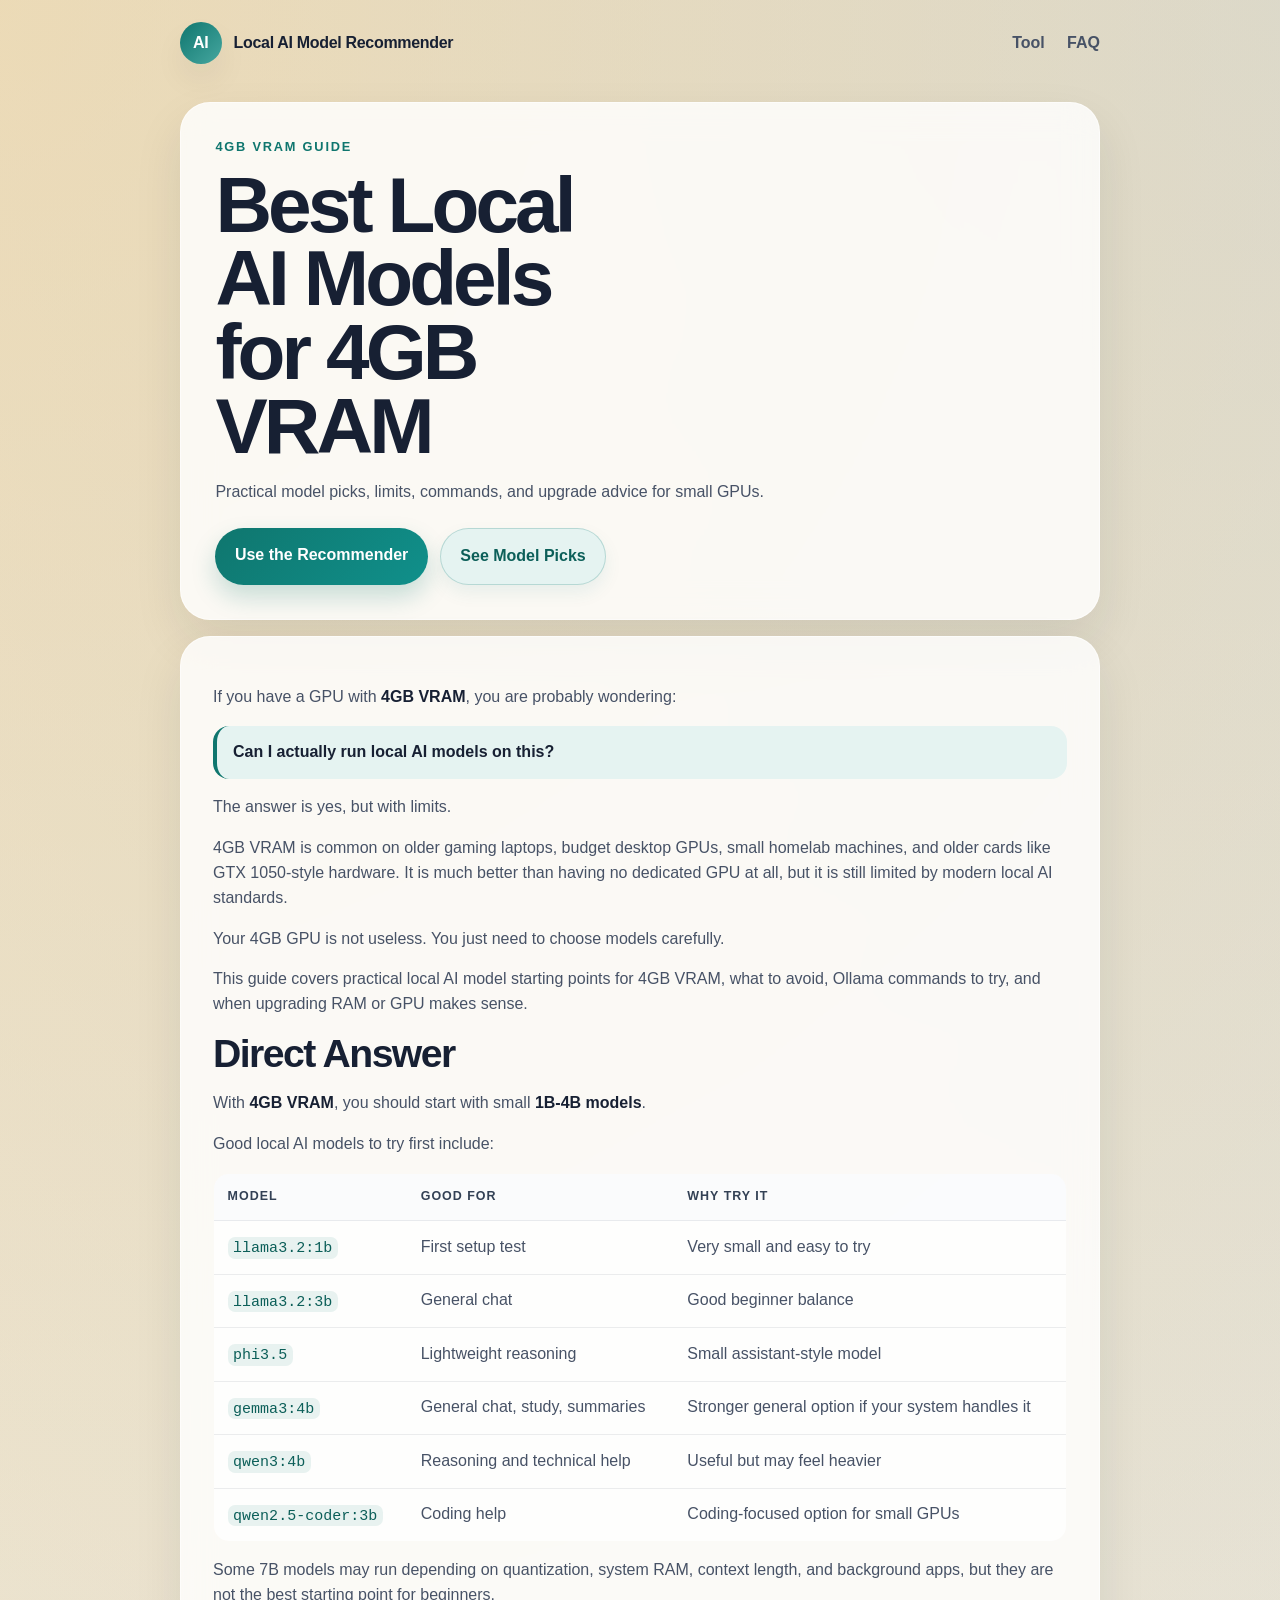
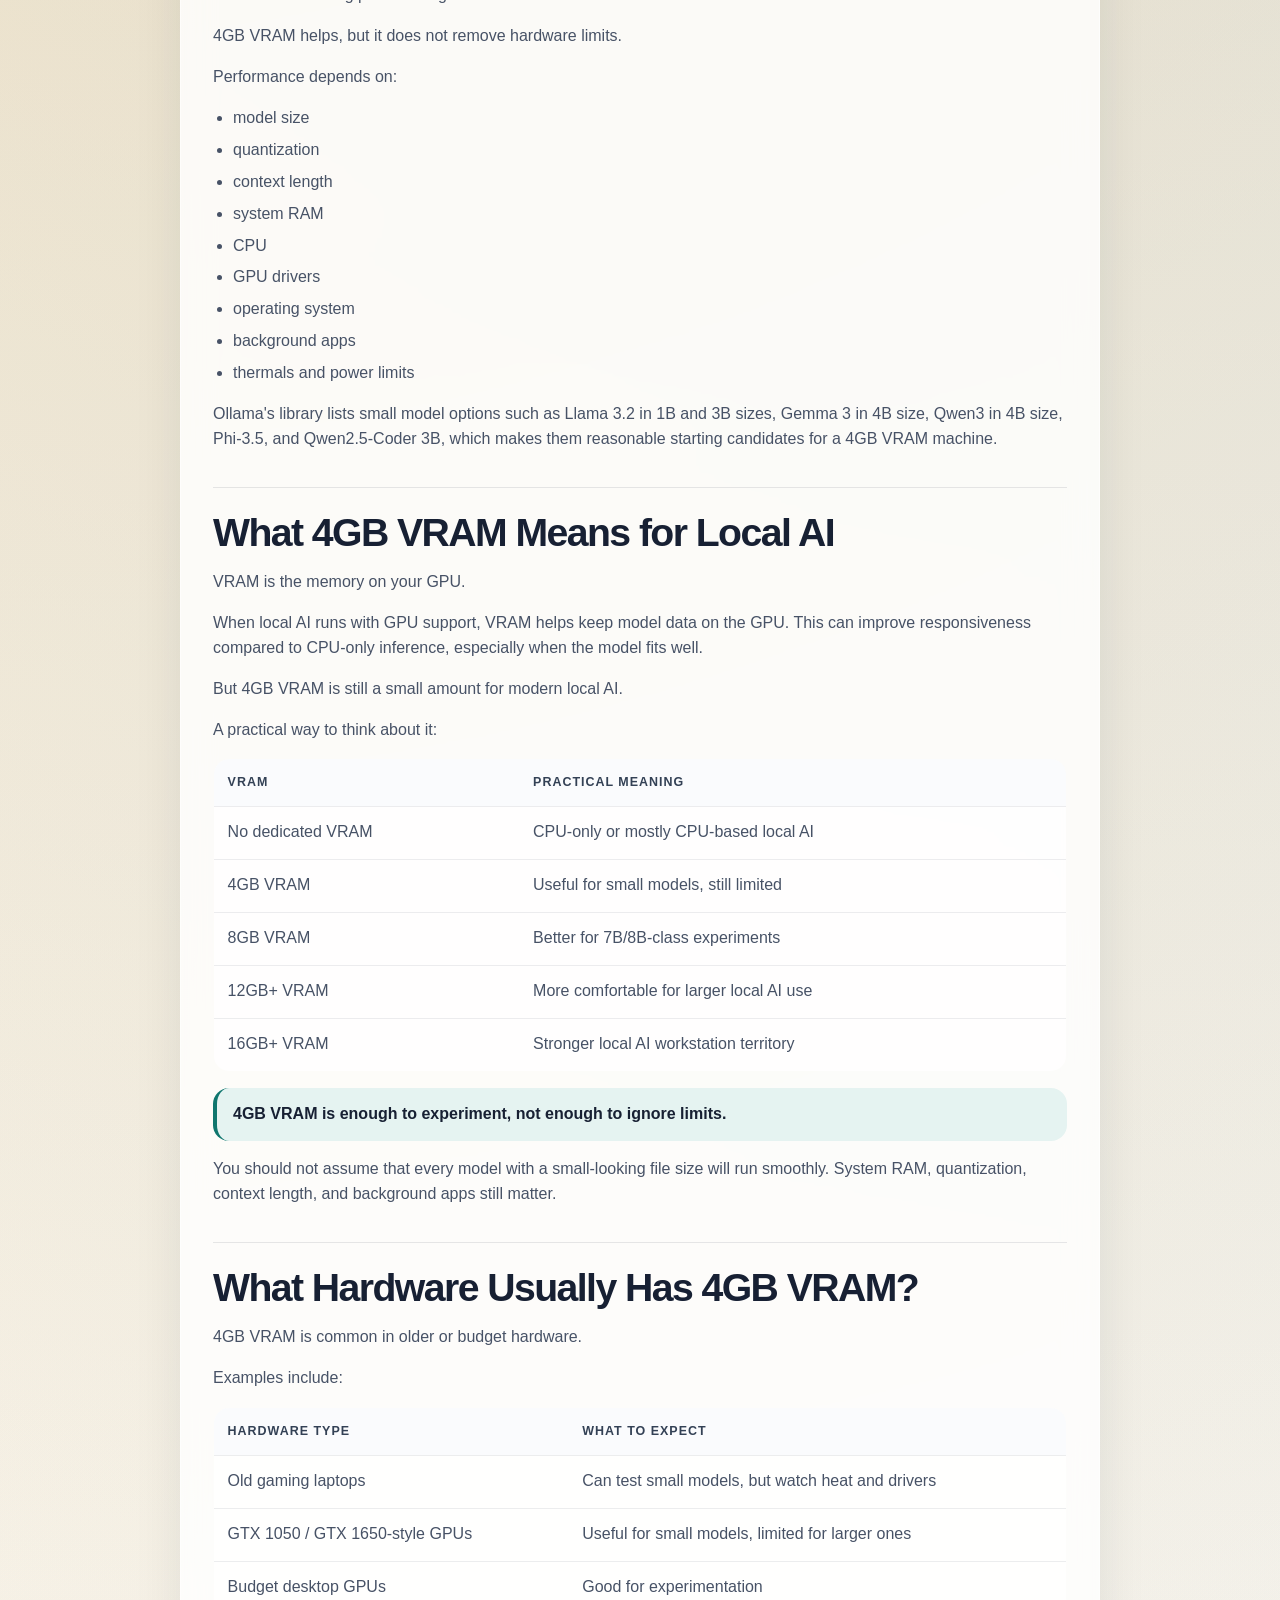
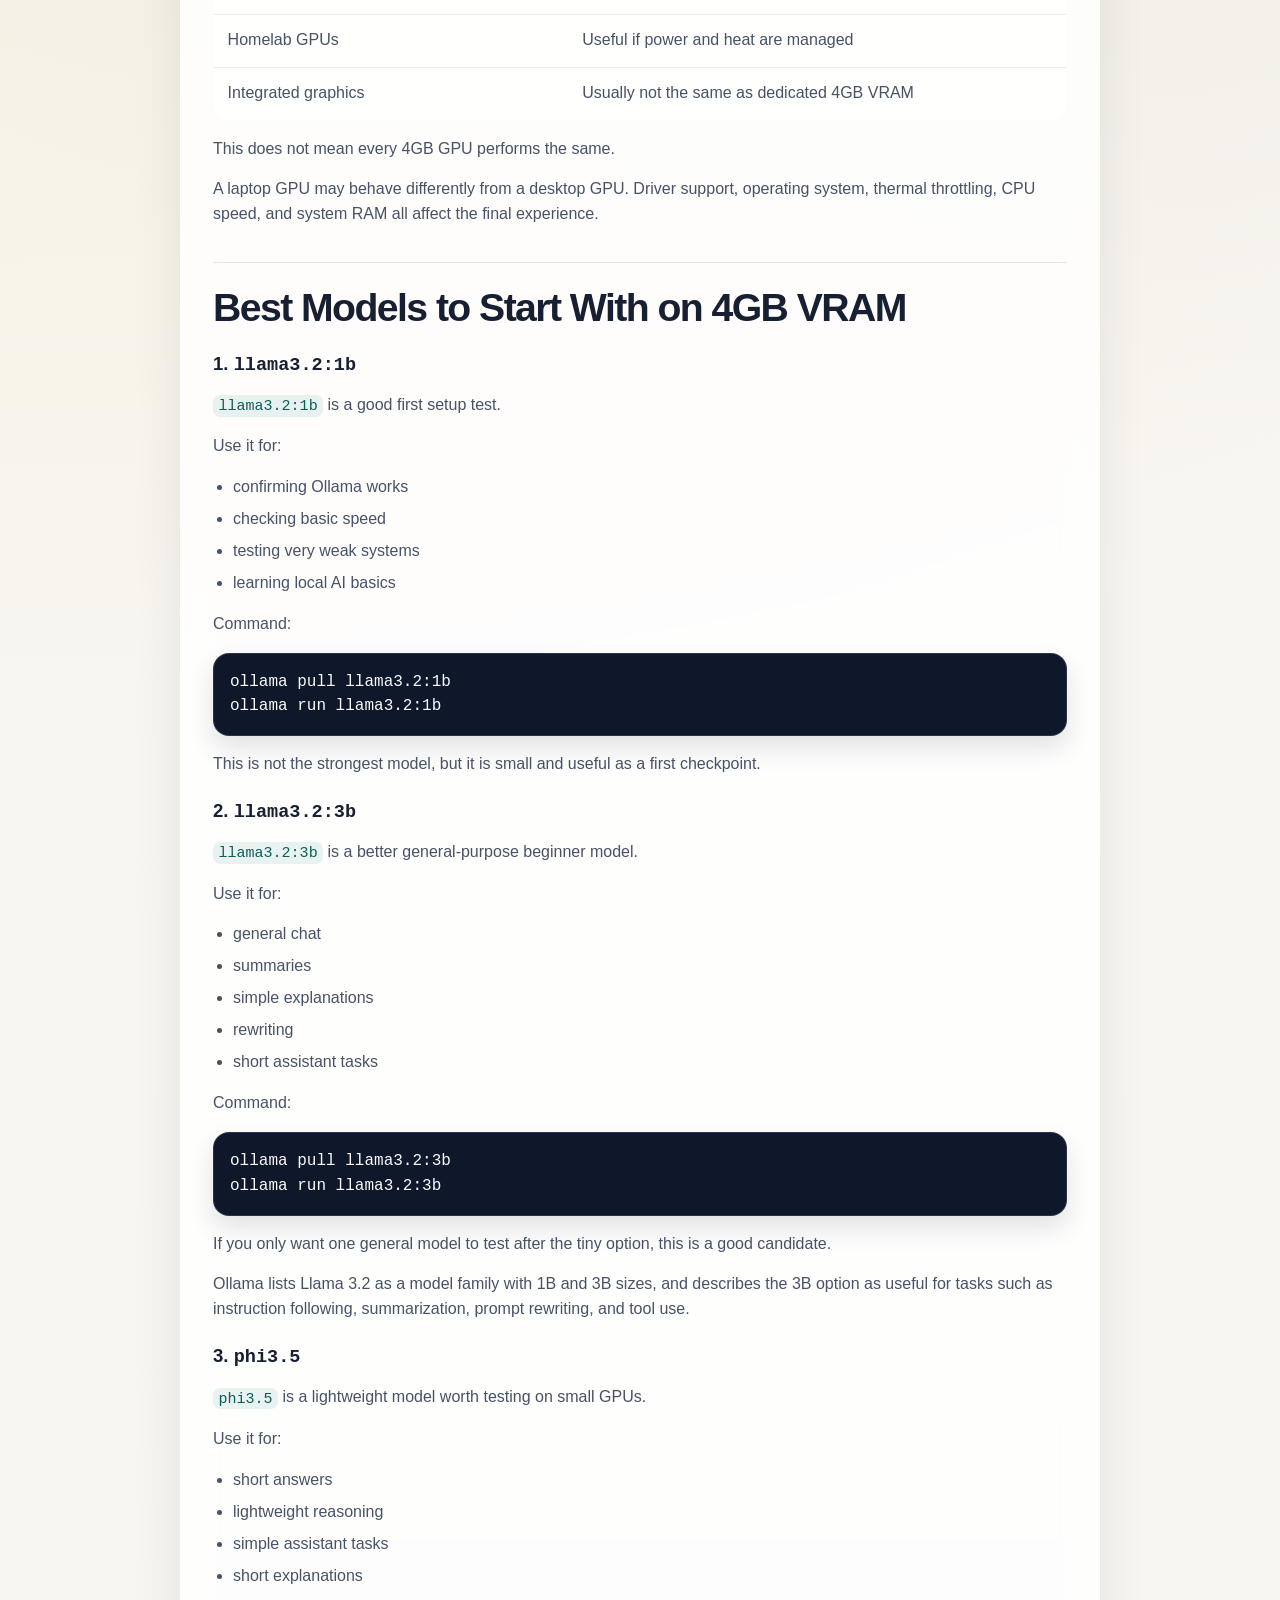
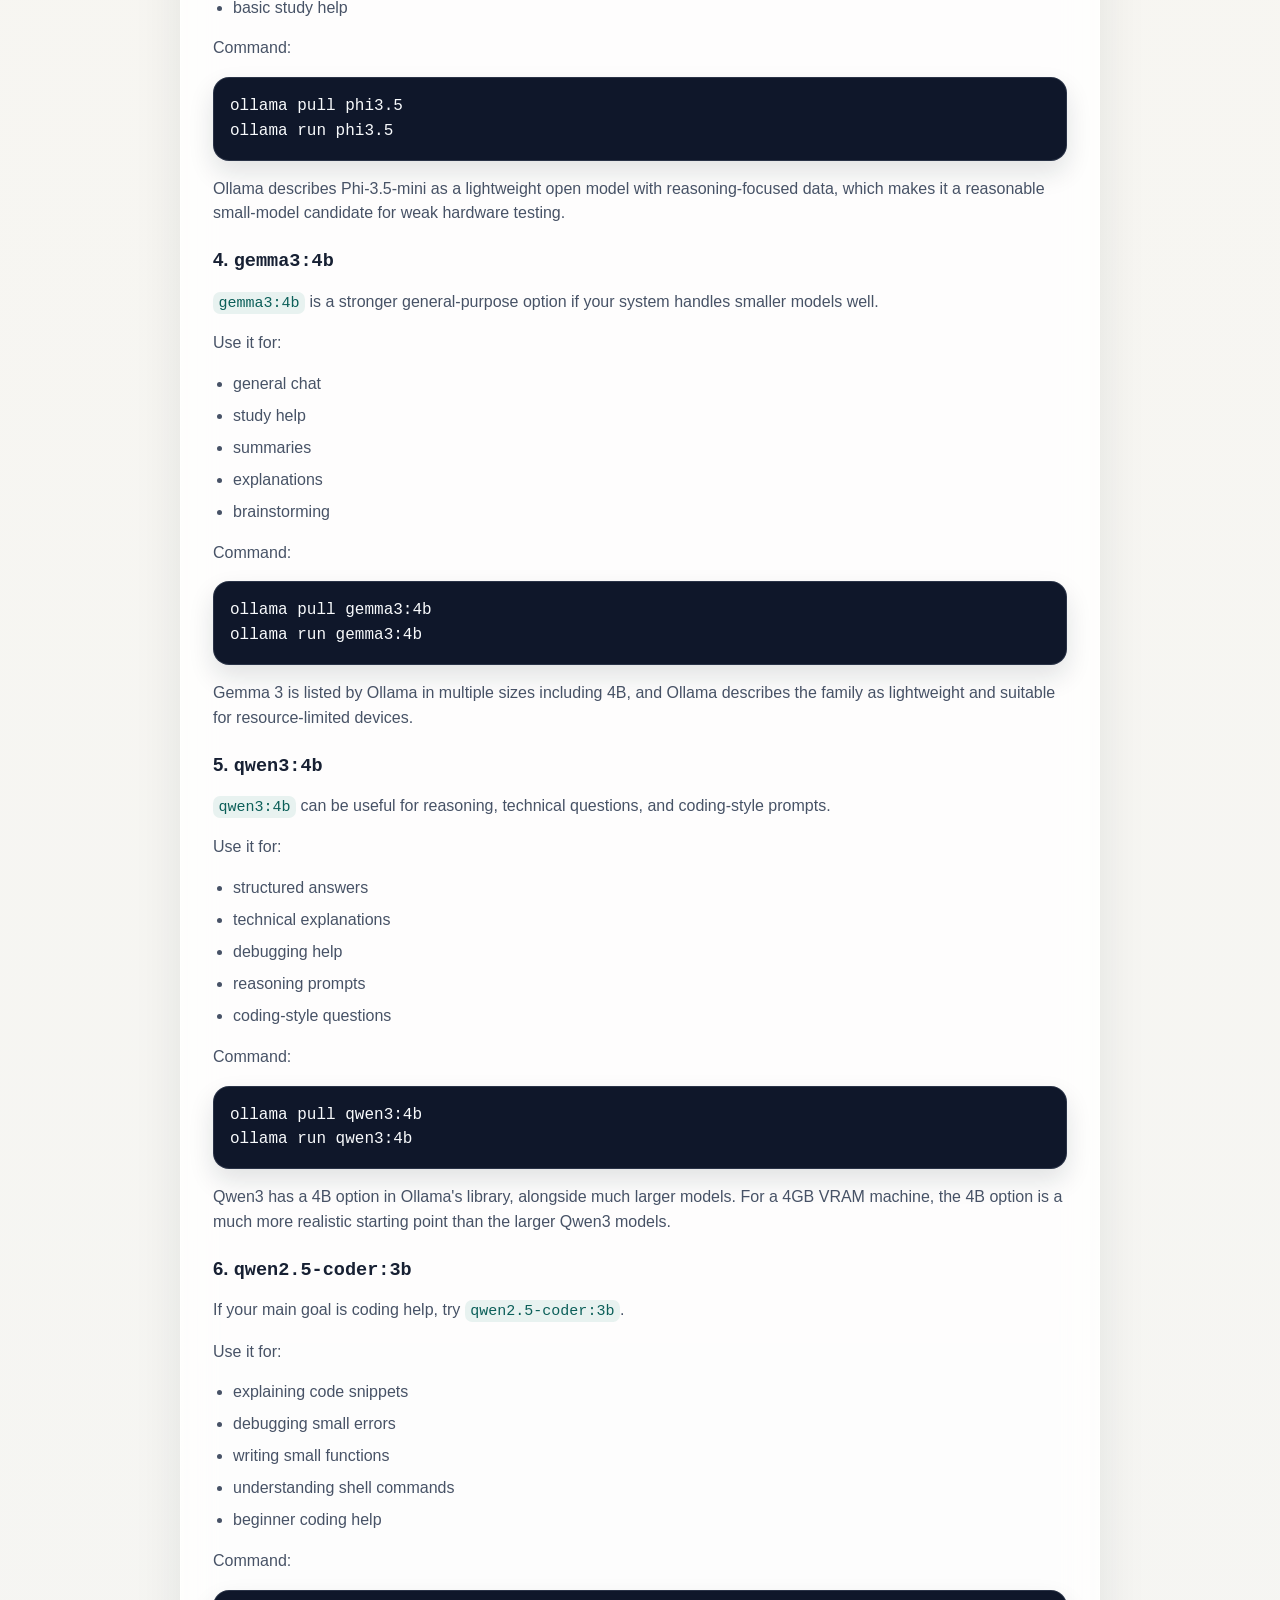
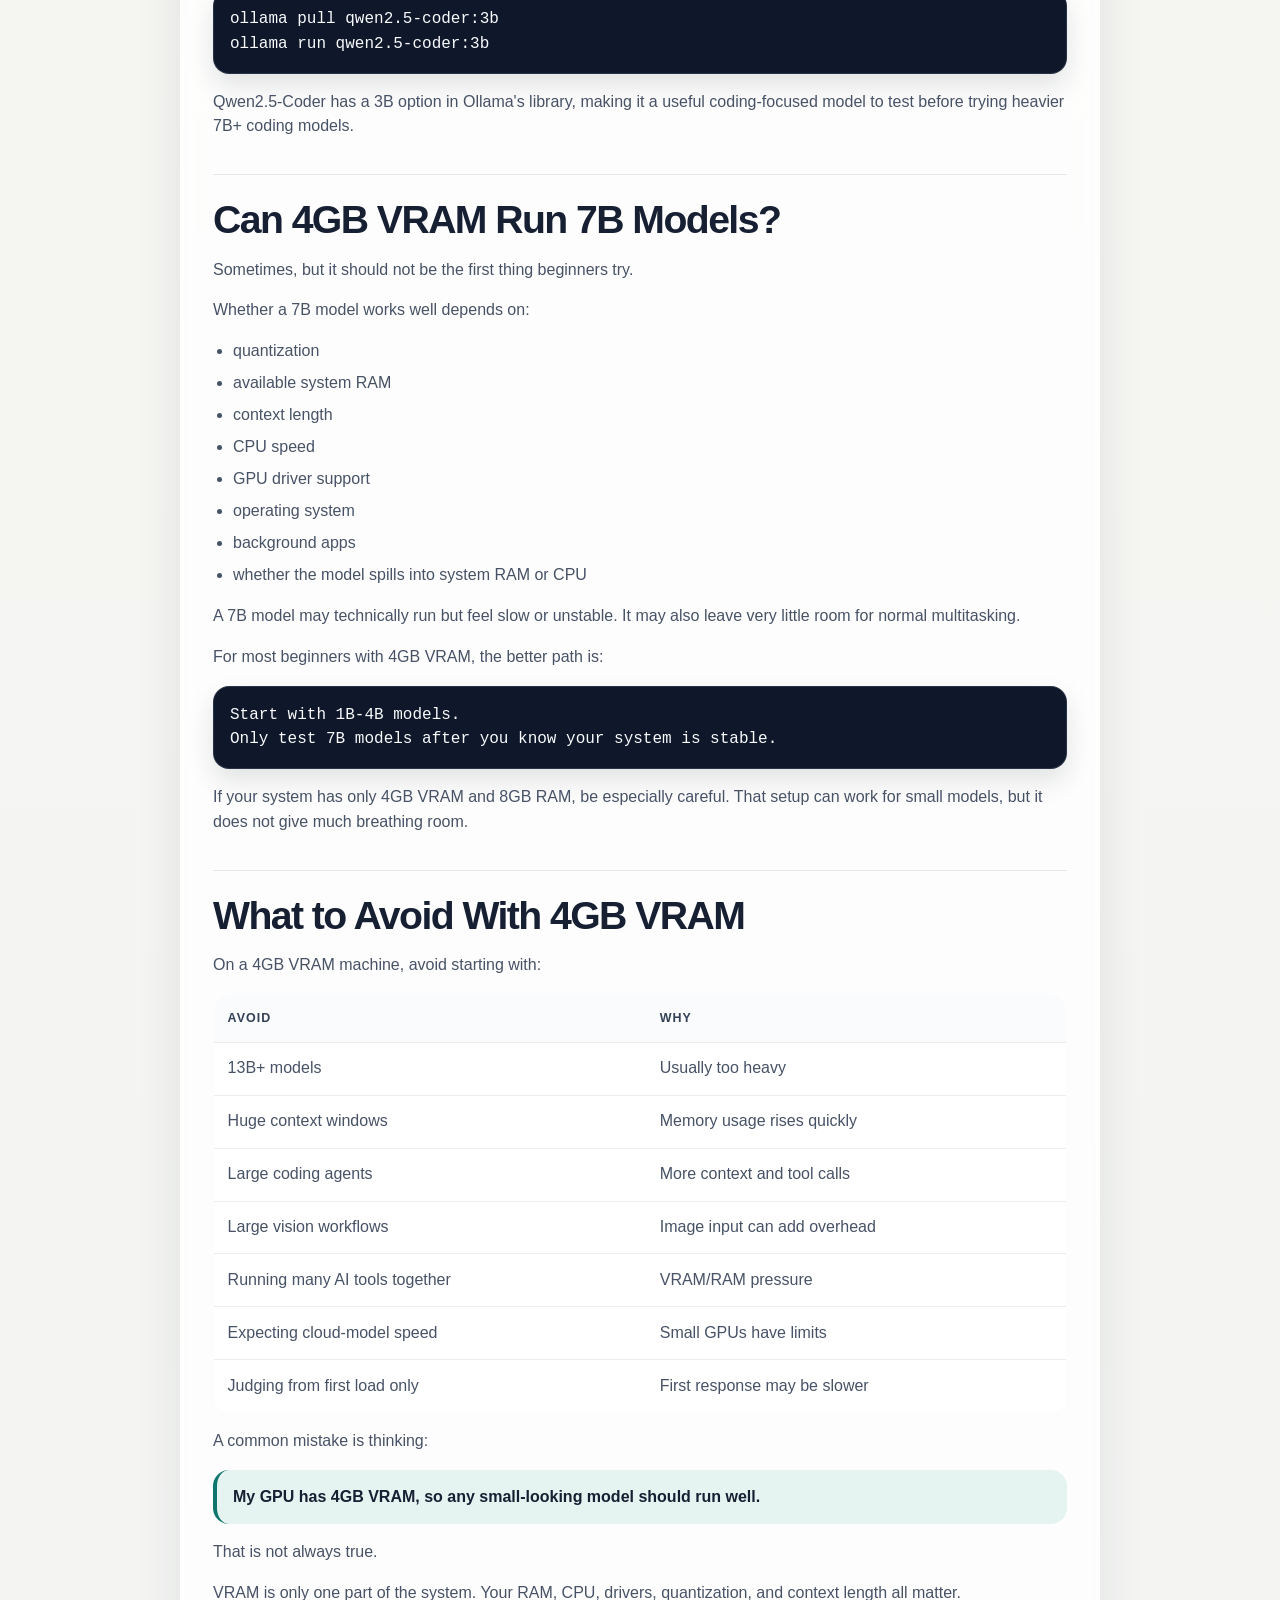
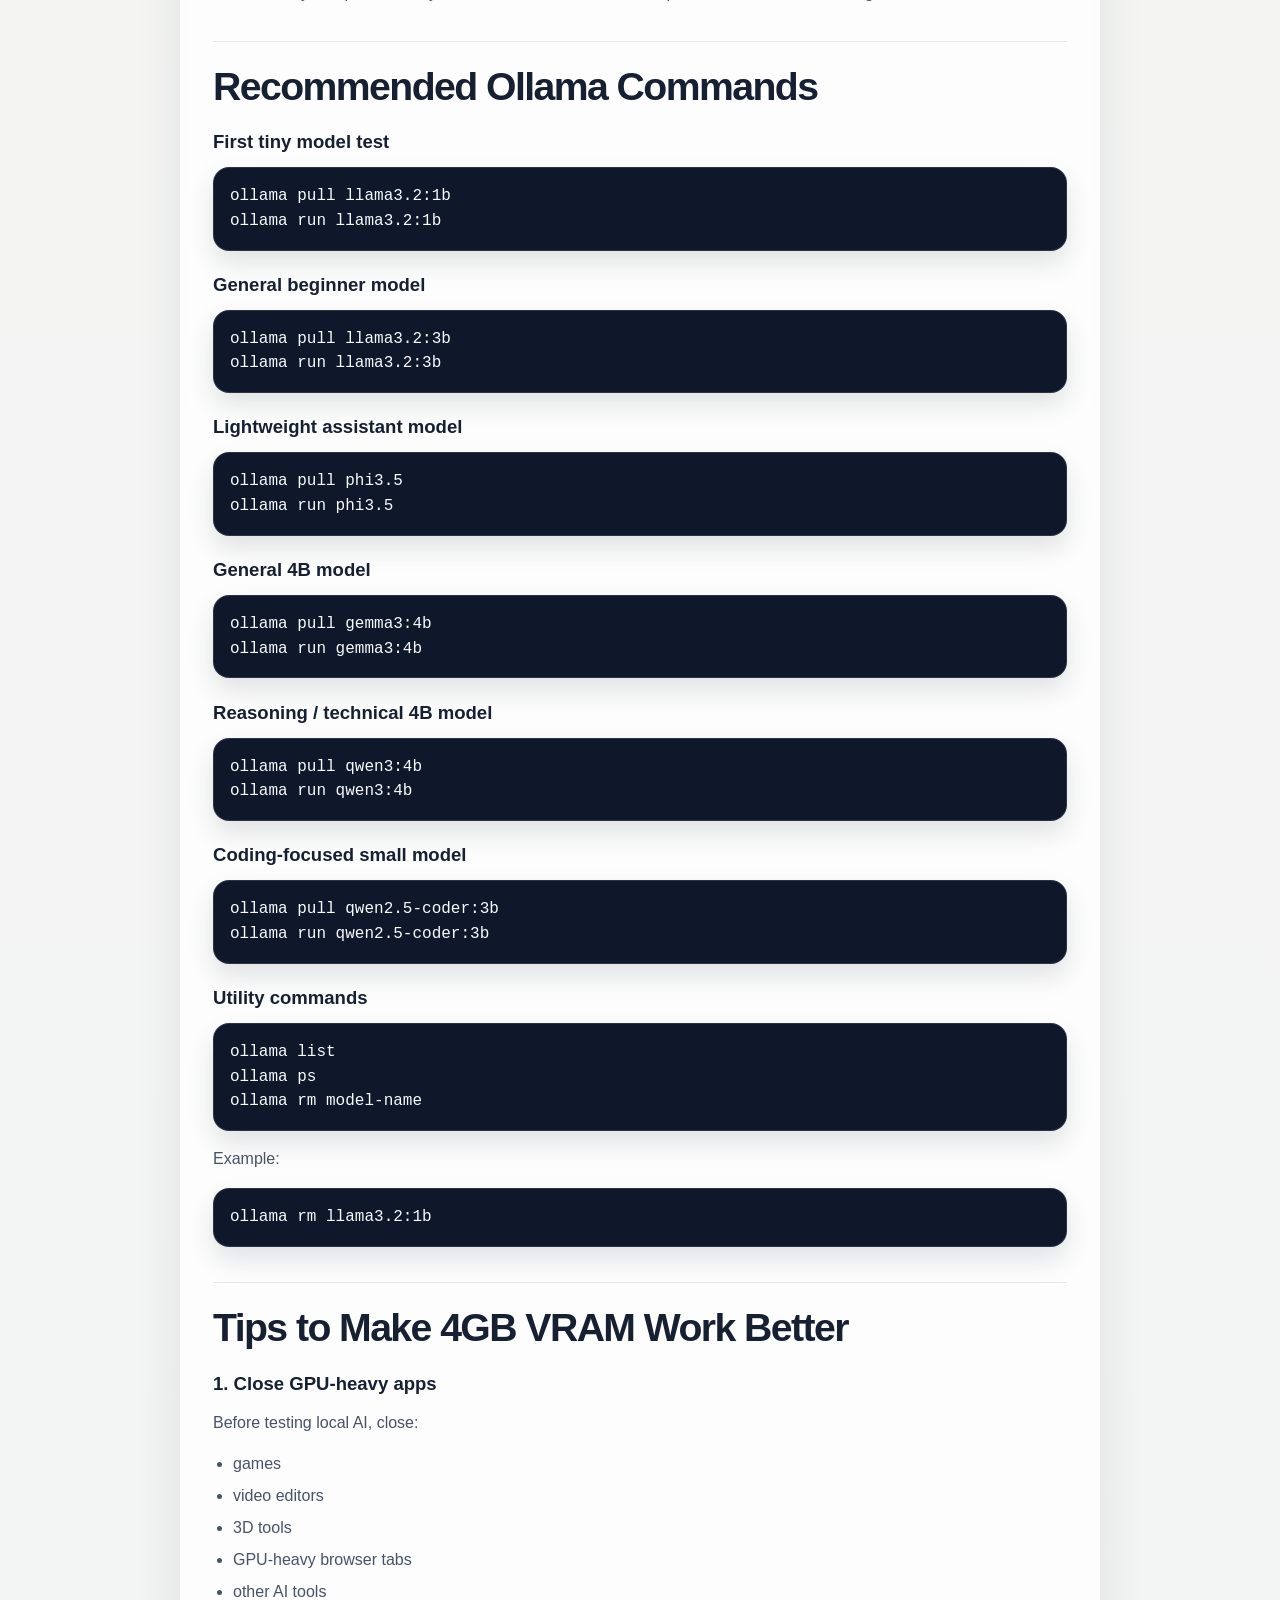
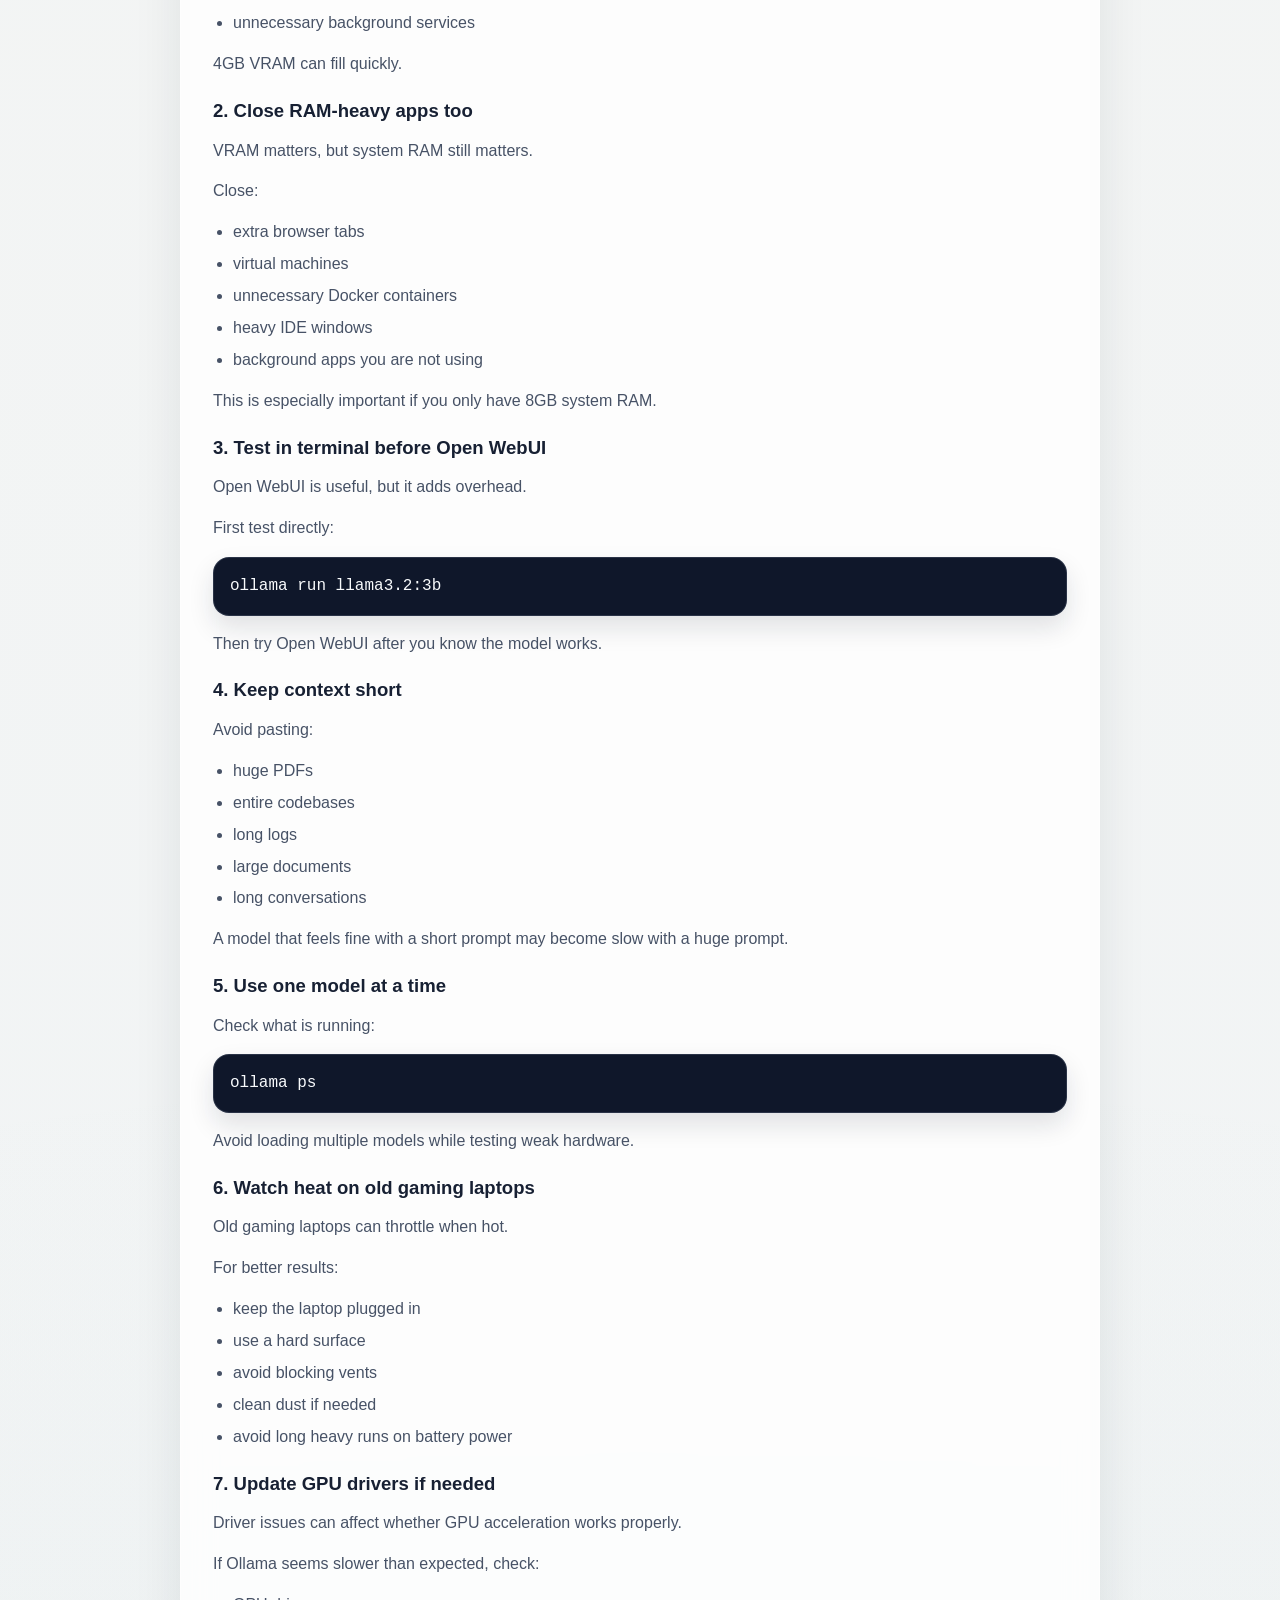
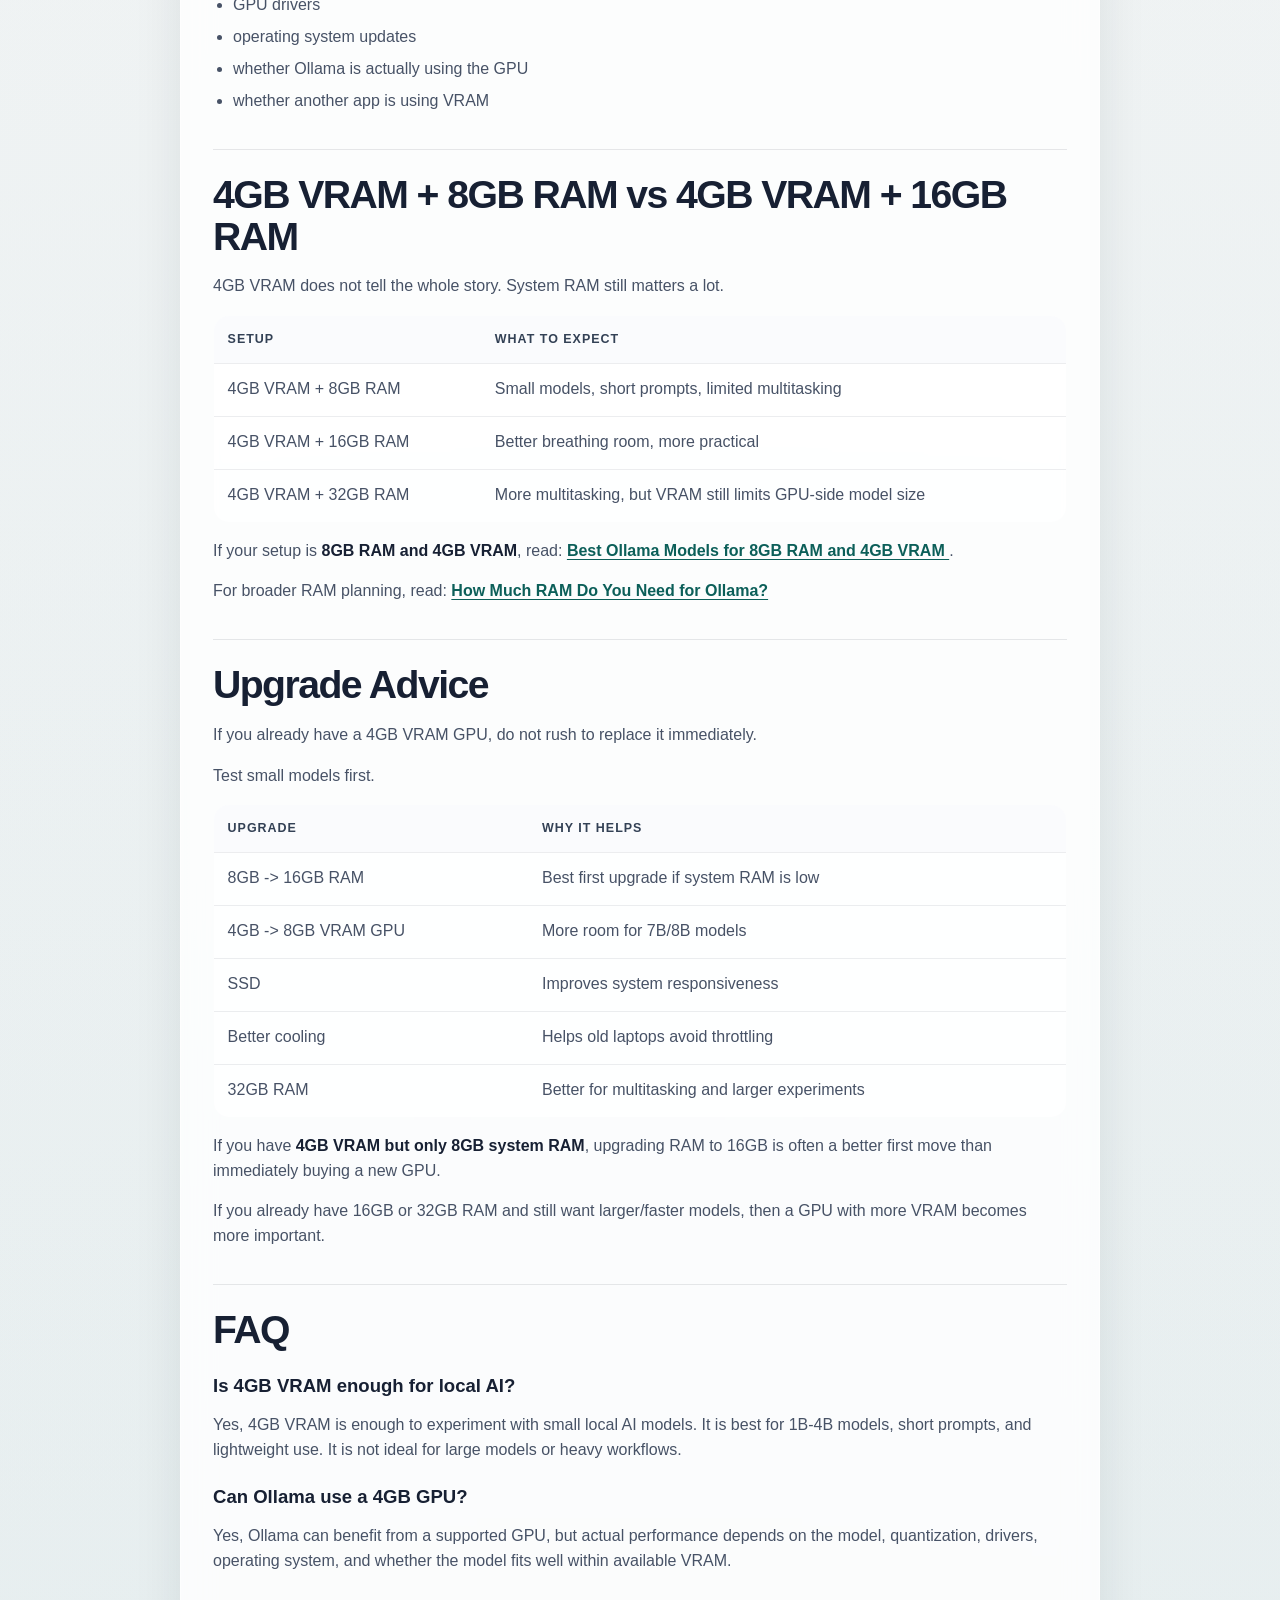
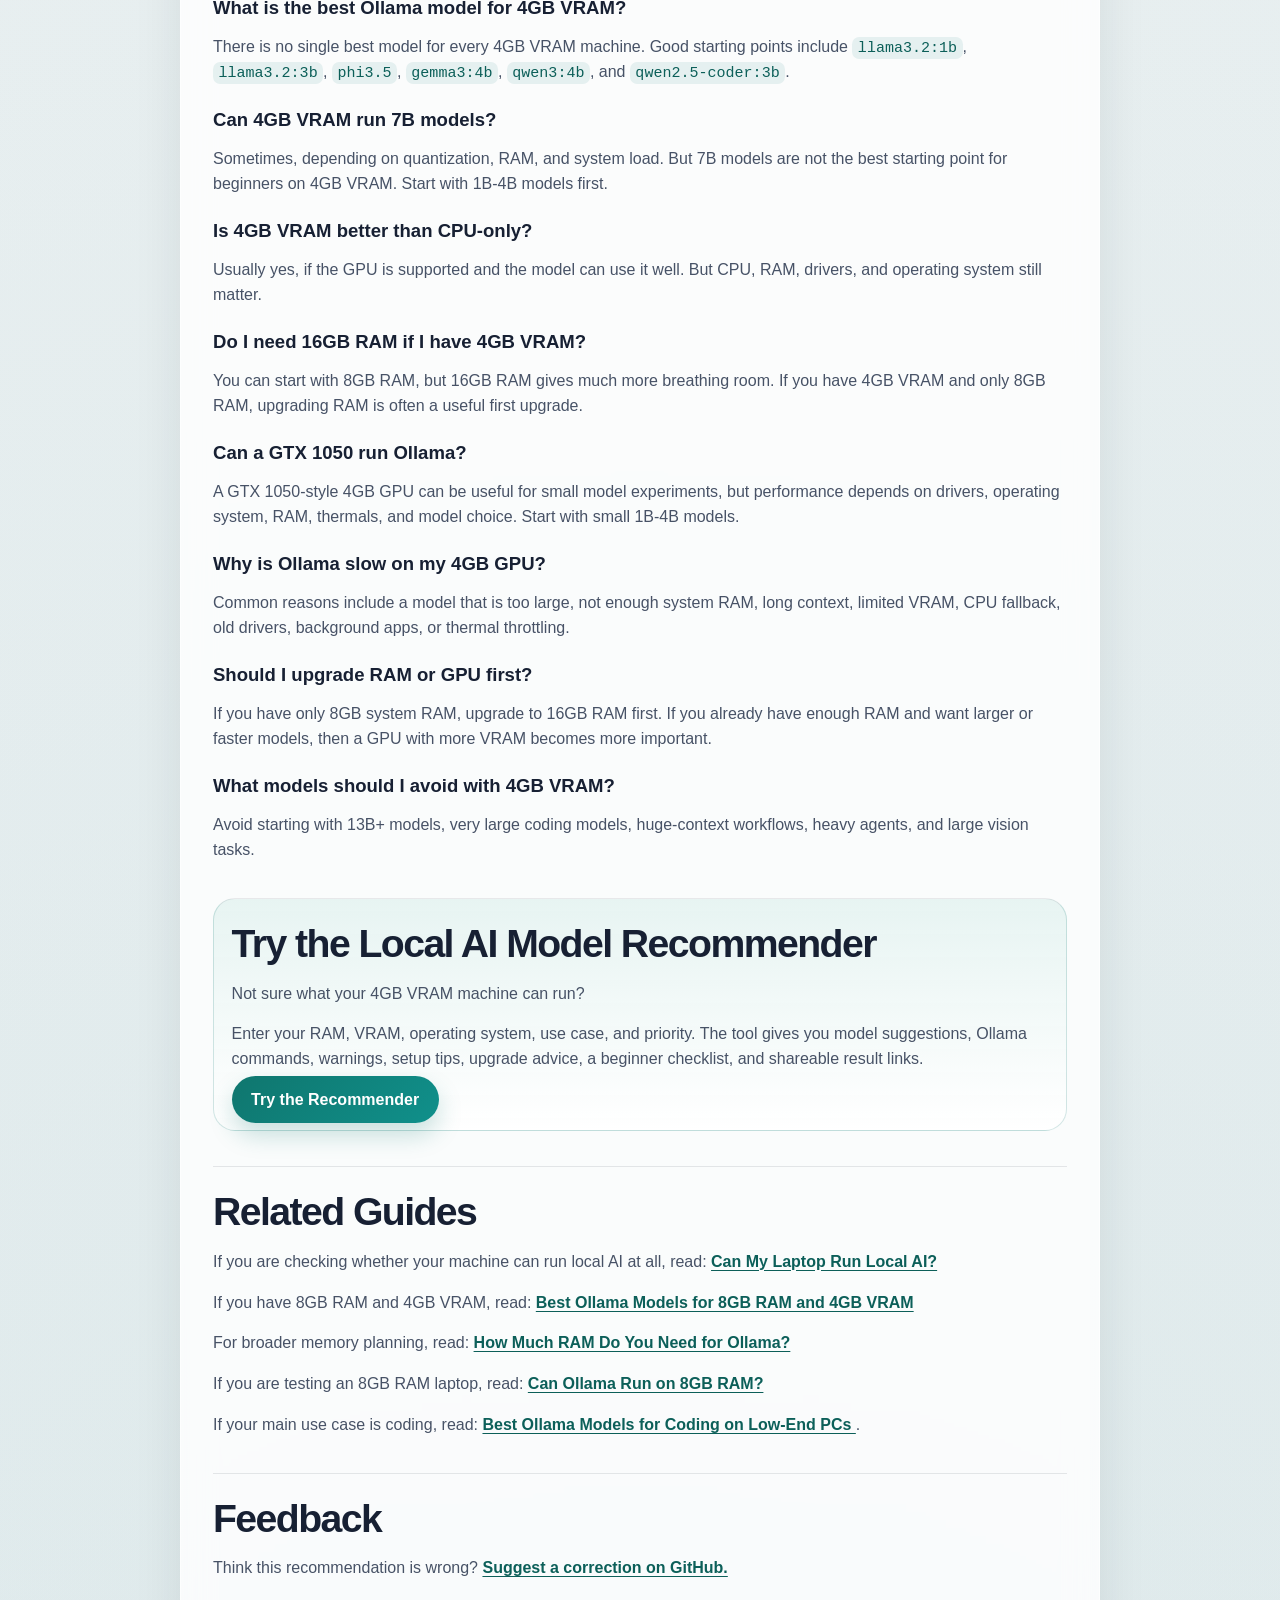
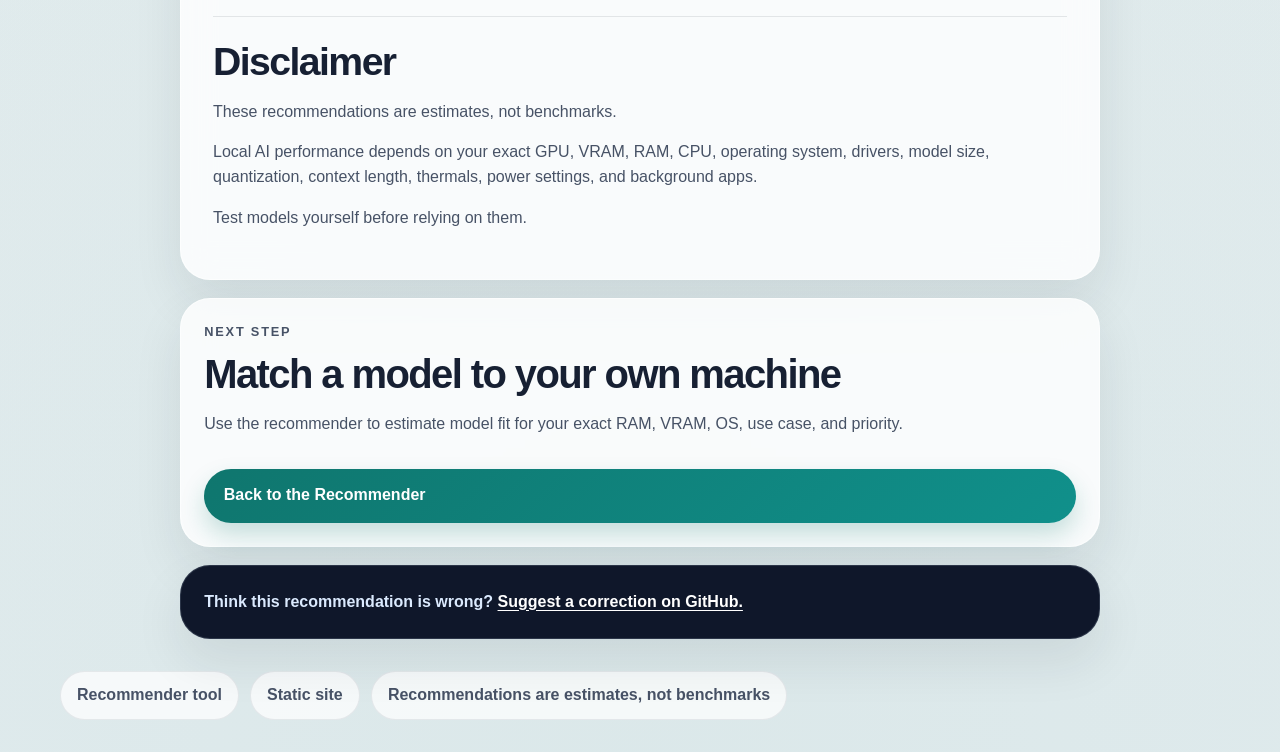
==== best-local-ai-models-4gb-vram.html @ cc7ca5a0 "Add SEO guide for local AI models on 4GB VRAM" ====
<!DOCTYPE html>
<html lang="en">
  <head>
    <meta charset="UTF-8" />
    <meta name="viewport" content="width=device-width, initial-scale=1.0" />
    <title>Best Local AI Models for 4GB VRAM: Practical Picks for Small GPUs</title>
    <meta
      name="description"
      content="Good local AI model starting points for 4GB VRAM GPUs. Learn what works, what to avoid, and which Ollama models to try first."
    />
    <link
      rel="canonical"
      href="https://meattacker.github.io/local-ai-model-recommender/best-local-ai-models-4gb-vram.html"
    />
    <meta property="og:type" content="article" />
    <meta
      property="og:title"
      content="Best Local AI Models for 4GB VRAM: Practical Picks for Small GPUs"
    />
    <meta
      property="og:description"
      content="Good local AI model starting points for 4GB VRAM GPUs. Learn what works, what to avoid, and which Ollama models to try first."
    />
    <meta
      property="og:url"
      content="https://meattacker.github.io/local-ai-model-recommender/best-local-ai-models-4gb-vram.html"
    />
    <meta property="og:site_name" content="Local AI Model Recommender" />
    <link rel="stylesheet" href="./styles.css" />
    <script type="application/ld+json">
      {
        "@context": "https://schema.org",
        "@type": "Article",
        "headline": "Best Local AI Models for 4GB VRAM: Practical Picks for Small GPUs",
        "description": "Good local AI model starting points for 4GB VRAM GPUs. Learn what works, what to avoid, and which Ollama models to try first.",
        "author": {
          "@type": "Organization",
          "name": "Local AI Model Recommender"
        },
        "publisher": {
          "@type": "Organization",
          "name": "Local AI Model Recommender"
        },
        "mainEntityOfPage": {
          "@type": "WebPage",
          "@id": "https://meattacker.github.io/local-ai-model-recommender/best-local-ai-models-4gb-vram.html"
        },
        "datePublished": "2026-05-01",
        "dateModified": "2026-05-01"
      }
    </script>
    <script type="application/ld+json">
      {
        "@context": "https://schema.org",
        "@type": "FAQPage",
        "mainEntity": [
          {
            "@type": "Question",
            "name": "Is 4GB VRAM enough for local AI?",
            "acceptedAnswer": {
              "@type": "Answer",
              "text": "Yes, 4GB VRAM is enough to experiment with small local AI models. It is best for 1B to 4B models, short prompts, and lightweight use. It is not ideal for large models or heavy workflows."
            }
          },
          {
            "@type": "Question",
            "name": "Can Ollama use a 4GB GPU?",
            "acceptedAnswer": {
              "@type": "Answer",
              "text": "Yes, Ollama can benefit from a supported GPU, but actual performance depends on the model, quantization, drivers, operating system, and whether the model fits well within available VRAM."
            }
          },
          {
            "@type": "Question",
            "name": "What is the best Ollama model for 4GB VRAM?",
            "acceptedAnswer": {
              "@type": "Answer",
              "text": "There is no single best model for every 4GB VRAM machine. Good starting points include llama3.2:1b, llama3.2:3b, phi3.5, gemma3:4b, qwen3:4b, and qwen2.5-coder:3b."
            }
          },
          {
            "@type": "Question",
            "name": "Can 4GB VRAM run 7B models?",
            "acceptedAnswer": {
              "@type": "Answer",
              "text": "Sometimes, depending on quantization, RAM, and system load. But 7B models are not the best starting point for beginners on 4GB VRAM. Start with 1B to 4B models first."
            }
          },
          {
            "@type": "Question",
            "name": "Is 4GB VRAM better than CPU-only?",
            "acceptedAnswer": {
              "@type": "Answer",
              "text": "Usually yes, if the GPU is supported and the model can use it well. But CPU, RAM, drivers, and operating system still matter."
            }
          },
          {
            "@type": "Question",
            "name": "Do I need 16GB RAM if I have 4GB VRAM?",
            "acceptedAnswer": {
              "@type": "Answer",
              "text": "You can start with 8GB RAM, but 16GB RAM gives much more breathing room. If you have 4GB VRAM and only 8GB RAM, upgrading RAM is often a useful first upgrade."
            }
          },
          {
            "@type": "Question",
            "name": "Can a GTX 1050 run Ollama?",
            "acceptedAnswer": {
              "@type": "Answer",
              "text": "A GTX 1050-style 4GB GPU can be useful for small model experiments, but performance depends on drivers, operating system, RAM, thermals, and model choice. Start with small 1B to 4B models."
            }
          },
          {
            "@type": "Question",
            "name": "Why is Ollama slow on my 4GB GPU?",
            "acceptedAnswer": {
              "@type": "Answer",
              "text": "Common reasons include a model that is too large, not enough system RAM, long context, limited VRAM, CPU fallback, old drivers, background apps, or thermal throttling."
            }
          },
          {
            "@type": "Question",
            "name": "Should I upgrade RAM or GPU first?",
            "acceptedAnswer": {
              "@type": "Answer",
              "text": "If you have only 8GB system RAM, upgrade to 16GB RAM first. If you already have enough RAM and want larger or faster models, then a GPU with more VRAM becomes more important."
            }
          },
          {
            "@type": "Question",
            "name": "What models should I avoid with 4GB VRAM?",
            "acceptedAnswer": {
              "@type": "Answer",
              "text": "Avoid starting with 13B+ models, very large coding models, huge-context workflows, heavy agents, and large vision tasks."
            }
          }
        ]
      }
    </script>
  </head>
  <body>
    <div class="page-shell">
      <a class="skip-link" href="#main-content">Skip to main content</a>
      <header class="hero article-hero">
        <nav class="topbar" aria-label="Primary">
          <a class="brand" href="./index.html">
            <span class="brand-mark" aria-hidden="true">AI</span>
            <span>Local AI Model Recommender</span>
          </a>
          <div class="topbar-links">
            <a href="./index.html" class="ghost-link">Tool</a>
            <a href="#faq" class="ghost-link">FAQ</a>
          </div>
        </nav>

        <div class="hero-copy article-hero-copy">
          <p class="eyebrow">4GB VRAM guide</p>
          <h1>Best Local AI Models for 4GB VRAM</h1>
          <p class="hero-text">
            Practical model picks, limits, commands, and upgrade advice for
            small GPUs.
          </p>
          <div class="hero-actions">
            <a href="./index.html" class="button button-primary">Use the Recommender</a>
            <a href="#direct-answer" class="button button-secondary">See Model Picks</a>
          </div>
        </div>
      </header>

      <main class="main-content article-main" id="main-content">
        <article class="card article-card">
          <p>
            If you have a GPU with <strong>4GB VRAM</strong>, you are probably
            wondering:
          </p>
          <blockquote>
            <p>Can I actually run local AI models on this?</p>
          </blockquote>
          <p>The answer is yes, but with limits.</p>
          <p>
            4GB VRAM is common on older gaming laptops, budget desktop GPUs,
            small homelab machines, and older cards like GTX 1050-style
            hardware. It is much better than having no dedicated GPU at all, but
            it is still limited by modern local AI standards.
          </p>
          <p>
            Your 4GB GPU is not useless. You just need to choose models
            carefully.
          </p>
          <p>
            This guide covers practical local AI model starting points for 4GB
            VRAM, what to avoid, Ollama commands to try, and when upgrading RAM
            or GPU makes sense.
          </p>

          <section id="direct-answer">
            <h2>Direct Answer</h2>
            <p>
              With <strong>4GB VRAM</strong>, you should start with small
              <strong>1B-4B models</strong>.
            </p>
            <p>Good local AI models to try first include:</p>
            <div class="article-table-wrap">
              <table class="article-table">
                <thead>
                  <tr>
                    <th scope="col">Model</th>
                    <th scope="col">Good For</th>
                    <th scope="col">Why Try It</th>
                  </tr>
                </thead>
                <tbody>
                  <tr>
                    <td><code>llama3.2:1b</code></td>
                    <td>First setup test</td>
                    <td>Very small and easy to try</td>
                  </tr>
                  <tr>
                    <td><code>llama3.2:3b</code></td>
                    <td>General chat</td>
                    <td>Good beginner balance</td>
                  </tr>
                  <tr>
                    <td><code>phi3.5</code></td>
                    <td>Lightweight reasoning</td>
                    <td>Small assistant-style model</td>
                  </tr>
                  <tr>
                    <td><code>gemma3:4b</code></td>
                    <td>General chat, study, summaries</td>
                    <td>Stronger general option if your system handles it</td>
                  </tr>
                  <tr>
                    <td><code>qwen3:4b</code></td>
                    <td>Reasoning and technical help</td>
                    <td>Useful but may feel heavier</td>
                  </tr>
                  <tr>
                    <td><code>qwen2.5-coder:3b</code></td>
                    <td>Coding help</td>
                    <td>Coding-focused option for small GPUs</td>
                  </tr>
                </tbody>
              </table>
            </div>
            <p>
              Some 7B models may run depending on quantization, system RAM,
              context length, and background apps, but they are not the best
              starting point for beginners.
            </p>
            <p>4GB VRAM helps, but it does not remove hardware limits.</p>
            <p>Performance depends on:</p>
            <ul>
              <li>model size</li>
              <li>quantization</li>
              <li>context length</li>
              <li>system RAM</li>
              <li>CPU</li>
              <li>GPU drivers</li>
              <li>operating system</li>
              <li>background apps</li>
              <li>thermals and power limits</li>
            </ul>
            <p>
              Ollama's library lists small model options such as Llama 3.2 in 1B
              and 3B sizes, Gemma 3 in 4B size, Qwen3 in 4B size, Phi-3.5, and
              Qwen2.5-Coder 3B, which makes them reasonable starting candidates
              for a 4GB VRAM machine.
            </p>
          </section>

          <section>
            <h2>What 4GB VRAM Means for Local AI</h2>
            <p>VRAM is the memory on your GPU.</p>
            <p>
              When local AI runs with GPU support, VRAM helps keep model data on
              the GPU. This can improve responsiveness compared to CPU-only
              inference, especially when the model fits well.
            </p>
            <p>
              But 4GB VRAM is still a small amount for modern local AI.
            </p>
            <p>A practical way to think about it:</p>
            <div class="article-table-wrap">
              <table class="article-table">
                <thead>
                  <tr>
                    <th scope="col">VRAM</th>
                    <th scope="col">Practical Meaning</th>
                  </tr>
                </thead>
                <tbody>
                  <tr>
                    <td>No dedicated VRAM</td>
                    <td>CPU-only or mostly CPU-based local AI</td>
                  </tr>
                  <tr>
                    <td>4GB VRAM</td>
                    <td>Useful for small models, still limited</td>
                  </tr>
                  <tr>
                    <td>8GB VRAM</td>
                    <td>Better for 7B/8B-class experiments</td>
                  </tr>
                  <tr>
                    <td>12GB+ VRAM</td>
                    <td>More comfortable for larger local AI use</td>
                  </tr>
                  <tr>
                    <td>16GB+ VRAM</td>
                    <td>Stronger local AI workstation territory</td>
                  </tr>
                </tbody>
              </table>
            </div>
            <blockquote>
              <p>4GB VRAM is enough to experiment, not enough to ignore limits.</p>
            </blockquote>
            <p>
              You should not assume that every model with a small-looking file
              size will run smoothly. System RAM, quantization, context length,
              and background apps still matter.
            </p>
          </section>

          <section>
            <h2>What Hardware Usually Has 4GB VRAM?</h2>
            <p>4GB VRAM is common in older or budget hardware.</p>
            <p>Examples include:</p>
            <div class="article-table-wrap">
              <table class="article-table">
                <thead>
                  <tr>
                    <th scope="col">Hardware Type</th>
                    <th scope="col">What to Expect</th>
                  </tr>
                </thead>
                <tbody>
                  <tr>
                    <td>Old gaming laptops</td>
                    <td>Can test small models, but watch heat and drivers</td>
                  </tr>
                  <tr>
                    <td>GTX 1050 / GTX 1650-style GPUs</td>
                    <td>Useful for small models, limited for larger ones</td>
                  </tr>
                  <tr>
                    <td>Budget desktop GPUs</td>
                    <td>Good for experimentation</td>
                  </tr>
                  <tr>
                    <td>Homelab GPUs</td>
                    <td>Useful if power and heat are managed</td>
                  </tr>
                  <tr>
                    <td>Integrated graphics</td>
                    <td>Usually not the same as dedicated 4GB VRAM</td>
                  </tr>
                </tbody>
              </table>
            </div>
            <p>This does not mean every 4GB GPU performs the same.</p>
            <p>
              A laptop GPU may behave differently from a desktop GPU. Driver
              support, operating system, thermal throttling, CPU speed, and
              system RAM all affect the final experience.
            </p>
          </section>

          <section>
            <h2>Best Models to Start With on 4GB VRAM</h2>
            <h3>1. <code>llama3.2:1b</code></h3>
            <p><code>llama3.2:1b</code> is a good first setup test.</p>
            <p>Use it for:</p>
            <ul>
              <li>confirming Ollama works</li>
              <li>checking basic speed</li>
              <li>testing very weak systems</li>
              <li>learning local AI basics</li>
            </ul>
            <p>Command:</p>
            <pre><code>ollama pull llama3.2:1b
ollama run llama3.2:1b</code></pre>
            <p>
              This is not the strongest model, but it is small and useful as a
              first checkpoint.
            </p>

            <h3>2. <code>llama3.2:3b</code></h3>
            <p>
              <code>llama3.2:3b</code> is a better general-purpose beginner
              model.
            </p>
            <p>Use it for:</p>
            <ul>
              <li>general chat</li>
              <li>summaries</li>
              <li>simple explanations</li>
              <li>rewriting</li>
              <li>short assistant tasks</li>
            </ul>
            <p>Command:</p>
            <pre><code>ollama pull llama3.2:3b
ollama run llama3.2:3b</code></pre>
            <p>
              If you only want one general model to test after the tiny option,
              this is a good candidate.
            </p>
            <p>
              Ollama lists Llama 3.2 as a model family with 1B and 3B sizes, and
              describes the 3B option as useful for tasks such as instruction
              following, summarization, prompt rewriting, and tool use.
            </p>

            <h3>3. <code>phi3.5</code></h3>
            <p><code>phi3.5</code> is a lightweight model worth testing on small GPUs.</p>
            <p>Use it for:</p>
            <ul>
              <li>short answers</li>
              <li>lightweight reasoning</li>
              <li>simple assistant tasks</li>
              <li>short explanations</li>
              <li>basic study help</li>
            </ul>
            <p>Command:</p>
            <pre><code>ollama pull phi3.5
ollama run phi3.5</code></pre>
            <p>
              Ollama describes Phi-3.5-mini as a lightweight open model with
              reasoning-focused data, which makes it a reasonable small-model
              candidate for weak hardware testing.
            </p>

            <h3>4. <code>gemma3:4b</code></h3>
            <p>
              <code>gemma3:4b</code> is a stronger general-purpose option if
              your system handles smaller models well.
            </p>
            <p>Use it for:</p>
            <ul>
              <li>general chat</li>
              <li>study help</li>
              <li>summaries</li>
              <li>explanations</li>
              <li>brainstorming</li>
            </ul>
            <p>Command:</p>
            <pre><code>ollama pull gemma3:4b
ollama run gemma3:4b</code></pre>
            <p>
              Gemma 3 is listed by Ollama in multiple sizes including 4B, and
              Ollama describes the family as lightweight and suitable for
              resource-limited devices.
            </p>

            <h3>5. <code>qwen3:4b</code></h3>
            <p>
              <code>qwen3:4b</code> can be useful for reasoning, technical
              questions, and coding-style prompts.
            </p>
            <p>Use it for:</p>
            <ul>
              <li>structured answers</li>
              <li>technical explanations</li>
              <li>debugging help</li>
              <li>reasoning prompts</li>
              <li>coding-style questions</li>
            </ul>
            <p>Command:</p>
            <pre><code>ollama pull qwen3:4b
ollama run qwen3:4b</code></pre>
            <p>
              Qwen3 has a 4B option in Ollama's library, alongside much larger
              models. For a 4GB VRAM machine, the 4B option is a much more
              realistic starting point than the larger Qwen3 models.
            </p>

            <h3>6. <code>qwen2.5-coder:3b</code></h3>
            <p>If your main goal is coding help, try <code>qwen2.5-coder:3b</code>.</p>
            <p>Use it for:</p>
            <ul>
              <li>explaining code snippets</li>
              <li>debugging small errors</li>
              <li>writing small functions</li>
              <li>understanding shell commands</li>
              <li>beginner coding help</li>
            </ul>
            <p>Command:</p>
            <pre><code>ollama pull qwen2.5-coder:3b
ollama run qwen2.5-coder:3b</code></pre>
            <p>
              Qwen2.5-Coder has a 3B option in Ollama's library, making it a
              useful coding-focused model to test before trying heavier 7B+
              coding models.
            </p>
          </section>

          <section>
            <h2>Can 4GB VRAM Run 7B Models?</h2>
            <p>Sometimes, but it should not be the first thing beginners try.</p>
            <p>Whether a 7B model works well depends on:</p>
            <ul>
              <li>quantization</li>
              <li>available system RAM</li>
              <li>context length</li>
              <li>CPU speed</li>
              <li>GPU driver support</li>
              <li>operating system</li>
              <li>background apps</li>
              <li>whether the model spills into system RAM or CPU</li>
            </ul>
            <p>
              A 7B model may technically run but feel slow or unstable. It may
              also leave very little room for normal multitasking.
            </p>
            <p>For most beginners with 4GB VRAM, the better path is:</p>
            <pre><code>Start with 1B-4B models.
Only test 7B models after you know your system is stable.</code></pre>
            <p>
              If your system has only 4GB VRAM and 8GB RAM, be especially
              careful. That setup can work for small models, but it does not
              give much breathing room.
            </p>
          </section>

          <section>
            <h2>What to Avoid With 4GB VRAM</h2>
            <p>On a 4GB VRAM machine, avoid starting with:</p>
            <div class="article-table-wrap">
              <table class="article-table">
                <thead>
                  <tr>
                    <th scope="col">Avoid</th>
                    <th scope="col">Why</th>
                  </tr>
                </thead>
                <tbody>
                  <tr>
                    <td>13B+ models</td>
                    <td>Usually too heavy</td>
                  </tr>
                  <tr>
                    <td>Huge context windows</td>
                    <td>Memory usage rises quickly</td>
                  </tr>
                  <tr>
                    <td>Large coding agents</td>
                    <td>More context and tool calls</td>
                  </tr>
                  <tr>
                    <td>Large vision workflows</td>
                    <td>Image input can add overhead</td>
                  </tr>
                  <tr>
                    <td>Running many AI tools together</td>
                    <td>VRAM/RAM pressure</td>
                  </tr>
                  <tr>
                    <td>Expecting cloud-model speed</td>
                    <td>Small GPUs have limits</td>
                  </tr>
                  <tr>
                    <td>Judging from first load only</td>
                    <td>First response may be slower</td>
                  </tr>
                </tbody>
              </table>
            </div>
            <p>A common mistake is thinking:</p>
            <blockquote>
              <p>My GPU has 4GB VRAM, so any small-looking model should run well.</p>
            </blockquote>
            <p>That is not always true.</p>
            <p>
              VRAM is only one part of the system. Your RAM, CPU, drivers,
              quantization, and context length all matter.
            </p>
          </section>

          <section>
            <h2>Recommended Ollama Commands</h2>
            <h3>First tiny model test</h3>
            <pre><code>ollama pull llama3.2:1b
ollama run llama3.2:1b</code></pre>
            <h3>General beginner model</h3>
            <pre><code>ollama pull llama3.2:3b
ollama run llama3.2:3b</code></pre>
            <h3>Lightweight assistant model</h3>
            <pre><code>ollama pull phi3.5
ollama run phi3.5</code></pre>
            <h3>General 4B model</h3>
            <pre><code>ollama pull gemma3:4b
ollama run gemma3:4b</code></pre>
            <h3>Reasoning / technical 4B model</h3>
            <pre><code>ollama pull qwen3:4b
ollama run qwen3:4b</code></pre>
            <h3>Coding-focused small model</h3>
            <pre><code>ollama pull qwen2.5-coder:3b
ollama run qwen2.5-coder:3b</code></pre>
            <h3>Utility commands</h3>
            <pre><code>ollama list
ollama ps
ollama rm model-name</code></pre>
            <p>Example:</p>
            <pre><code>ollama rm llama3.2:1b</code></pre>
          </section>

          <section>
            <h2>Tips to Make 4GB VRAM Work Better</h2>
            <h3>1. Close GPU-heavy apps</h3>
            <p>Before testing local AI, close:</p>
            <ul>
              <li>games</li>
              <li>video editors</li>
              <li>3D tools</li>
              <li>GPU-heavy browser tabs</li>
              <li>other AI tools</li>
              <li>unnecessary background services</li>
            </ul>
            <p>4GB VRAM can fill quickly.</p>

            <h3>2. Close RAM-heavy apps too</h3>
            <p>VRAM matters, but system RAM still matters.</p>
            <p>Close:</p>
            <ul>
              <li>extra browser tabs</li>
              <li>virtual machines</li>
              <li>unnecessary Docker containers</li>
              <li>heavy IDE windows</li>
              <li>background apps you are not using</li>
            </ul>
            <p>This is especially important if you only have 8GB system RAM.</p>

            <h3>3. Test in terminal before Open WebUI</h3>
            <p>Open WebUI is useful, but it adds overhead.</p>
            <p>First test directly:</p>
            <pre><code>ollama run llama3.2:3b</code></pre>
            <p>Then try Open WebUI after you know the model works.</p>

            <h3>4. Keep context short</h3>
            <p>Avoid pasting:</p>
            <ul>
              <li>huge PDFs</li>
              <li>entire codebases</li>
              <li>long logs</li>
              <li>large documents</li>
              <li>long conversations</li>
            </ul>
            <p>
              A model that feels fine with a short prompt may become slow with a
              huge prompt.
            </p>

            <h3>5. Use one model at a time</h3>
            <p>Check what is running:</p>
            <pre><code>ollama ps</code></pre>
            <p>Avoid loading multiple models while testing weak hardware.</p>

            <h3>6. Watch heat on old gaming laptops</h3>
            <p>Old gaming laptops can throttle when hot.</p>
            <p>For better results:</p>
            <ul>
              <li>keep the laptop plugged in</li>
              <li>use a hard surface</li>
              <li>avoid blocking vents</li>
              <li>clean dust if needed</li>
              <li>avoid long heavy runs on battery power</li>
            </ul>

            <h3>7. Update GPU drivers if needed</h3>
            <p>Driver issues can affect whether GPU acceleration works properly.</p>
            <p>If Ollama seems slower than expected, check:</p>
            <ul>
              <li>GPU drivers</li>
              <li>operating system updates</li>
              <li>whether Ollama is actually using the GPU</li>
              <li>whether another app is using VRAM</li>
            </ul>
          </section>

          <section>
            <h2>4GB VRAM + 8GB RAM vs 4GB VRAM + 16GB RAM</h2>
            <p>4GB VRAM does not tell the whole story. System RAM still matters a lot.</p>
            <div class="article-table-wrap">
              <table class="article-table">
                <thead>
                  <tr>
                    <th scope="col">Setup</th>
                    <th scope="col">What to Expect</th>
                  </tr>
                </thead>
                <tbody>
                  <tr>
                    <td>4GB VRAM + 8GB RAM</td>
                    <td>Small models, short prompts, limited multitasking</td>
                  </tr>
                  <tr>
                    <td>4GB VRAM + 16GB RAM</td>
                    <td>Better breathing room, more practical</td>
                  </tr>
                  <tr>
                    <td>4GB VRAM + 32GB RAM</td>
                    <td>More multitasking, but VRAM still limits GPU-side model size</td>
                  </tr>
                </tbody>
              </table>
            </div>
            <p>
              If your setup is <strong>8GB RAM and 4GB VRAM</strong>, read:
              <a href="./best-ollama-models-8gb-ram-4gb-vram.html">
                Best Ollama Models for 8GB RAM and 4GB VRAM
              </a>.
            </p>
            <p>
              For broader RAM planning, read:
              <a href="./how-much-ram-do-you-need-for-ollama.html">
                How Much RAM Do You Need for Ollama?
              </a>
            </p>
          </section>

          <section>
            <h2>Upgrade Advice</h2>
            <p>If you already have a 4GB VRAM GPU, do not rush to replace it immediately.</p>
            <p>Test small models first.</p>
            <div class="article-table-wrap">
              <table class="article-table">
                <thead>
                  <tr>
                    <th scope="col">Upgrade</th>
                    <th scope="col">Why It Helps</th>
                  </tr>
                </thead>
                <tbody>
                  <tr>
                    <td>8GB -> 16GB RAM</td>
                    <td>Best first upgrade if system RAM is low</td>
                  </tr>
                  <tr>
                    <td>4GB -> 8GB VRAM GPU</td>
                    <td>More room for 7B/8B models</td>
                  </tr>
                  <tr>
                    <td>SSD</td>
                    <td>Improves system responsiveness</td>
                  </tr>
                  <tr>
                    <td>Better cooling</td>
                    <td>Helps old laptops avoid throttling</td>
                  </tr>
                  <tr>
                    <td>32GB RAM</td>
                    <td>Better for multitasking and larger experiments</td>
                  </tr>
                </tbody>
              </table>
            </div>
            <p>
              If you have <strong>4GB VRAM but only 8GB system RAM</strong>,
              upgrading RAM to 16GB is often a better first move than
              immediately buying a new GPU.
            </p>
            <p>
              If you already have 16GB or 32GB RAM and still want larger/faster
              models, then a GPU with more VRAM becomes more important.
            </p>
          </section>

          <section id="faq">
            <h2>FAQ</h2>
            <h3>Is 4GB VRAM enough for local AI?</h3>
            <p>
              Yes, 4GB VRAM is enough to experiment with small local AI models.
              It is best for 1B-4B models, short prompts, and lightweight use.
              It is not ideal for large models or heavy workflows.
            </p>

            <h3>Can Ollama use a 4GB GPU?</h3>
            <p>
              Yes, Ollama can benefit from a supported GPU, but actual
              performance depends on the model, quantization, drivers, operating
              system, and whether the model fits well within available VRAM.
            </p>

            <h3>What is the best Ollama model for 4GB VRAM?</h3>
            <p>
              There is no single best model for every 4GB VRAM machine. Good
              starting points include <code>llama3.2:1b</code>,
              <code>llama3.2:3b</code>, <code>phi3.5</code>,
              <code>gemma3:4b</code>, <code>qwen3:4b</code>, and
              <code>qwen2.5-coder:3b</code>.
            </p>

            <h3>Can 4GB VRAM run 7B models?</h3>
            <p>
              Sometimes, depending on quantization, RAM, and system load. But 7B
              models are not the best starting point for beginners on 4GB VRAM.
              Start with 1B-4B models first.
            </p>

            <h3>Is 4GB VRAM better than CPU-only?</h3>
            <p>
              Usually yes, if the GPU is supported and the model can use it
              well. But CPU, RAM, drivers, and operating system still matter.
            </p>

            <h3>Do I need 16GB RAM if I have 4GB VRAM?</h3>
            <p>
              You can start with 8GB RAM, but 16GB RAM gives much more breathing
              room. If you have 4GB VRAM and only 8GB RAM, upgrading RAM is
              often a useful first upgrade.
            </p>

            <h3>Can a GTX 1050 run Ollama?</h3>
            <p>
              A GTX 1050-style 4GB GPU can be useful for small model
              experiments, but performance depends on drivers, operating system,
              RAM, thermals, and model choice. Start with small 1B-4B models.
            </p>

            <h3>Why is Ollama slow on my 4GB GPU?</h3>
            <p>
              Common reasons include a model that is too large, not enough
              system RAM, long context, limited VRAM, CPU fallback, old drivers,
              background apps, or thermal throttling.
            </p>

            <h3>Should I upgrade RAM or GPU first?</h3>
            <p>
              If you have only 8GB system RAM, upgrade to 16GB RAM first. If you
              already have enough RAM and want larger or faster models, then a
              GPU with more VRAM becomes more important.
            </p>

            <h3>What models should I avoid with 4GB VRAM?</h3>
            <p>
              Avoid starting with 13B+ models, very large coding models,
              huge-context workflows, heavy agents, and large vision tasks.
            </p>
          </section>

          <section class="article-cta">
            <h2>Try the Local AI Model Recommender</h2>
            <p>Not sure what your 4GB VRAM machine can run?</p>
            <p>
              Enter your RAM, VRAM, operating system, use case, and priority.
              The tool gives you model suggestions, Ollama commands, warnings,
              setup tips, upgrade advice, a beginner checklist, and shareable
              result links.
            </p>
            <a
              class="button button-primary"
              href="https://meattacker.github.io/local-ai-model-recommender/"
            >
              Try the Recommender
            </a>
          </section>

          <section>
            <h2>Related Guides</h2>
            <p>
              If you are checking whether your machine can run local AI at all,
              read:
              <a href="./can-my-laptop-run-local-ai.html">
                Can My Laptop Run Local AI?
              </a>
            </p>
            <p>
              If you have 8GB RAM and 4GB VRAM, read:
              <a href="./best-ollama-models-8gb-ram-4gb-vram.html">
                Best Ollama Models for 8GB RAM and 4GB VRAM
              </a>
            </p>
            <p>
              For broader memory planning, read:
              <a href="./how-much-ram-do-you-need-for-ollama.html">
                How Much RAM Do You Need for Ollama?
              </a>
            </p>
            <p>
              If you are testing an 8GB RAM laptop, read:
              <a href="./can-ollama-run-on-8gb-ram.html">
                Can Ollama Run on 8GB RAM?
              </a>
            </p>
            <p>
              If your main use case is coding, read:
              <a href="./best-ollama-models-for-coding-on-low-end-pcs.html">
                Best Ollama Models for Coding on Low-End PCs
              </a>.
            </p>
          </section>

          <section>
            <h2>Feedback</h2>
            <p>
              Think this recommendation is wrong?
              <a href="https://github.com/meattacker/local-ai-model-recommender/issues">
                Suggest a correction on GitHub.
              </a>
            </p>
          </section>

          <section>
            <h2>Disclaimer</h2>
            <p>These recommendations are estimates, not benchmarks.</p>
            <p>
              Local AI performance depends on your exact GPU, VRAM, RAM, CPU,
              operating system, drivers, model size, quantization, context
              length, thermals, power settings, and background apps.
            </p>
            <p>Test models yourself before relying on them.</p>
          </section>
        </article>

        <section class="card article-bottom-nav">
          <div class="section-heading">
            <p class="eyebrow">Next step</p>
            <h2>Match a model to your own machine</h2>
            <p>
              Use the recommender to estimate model fit for your exact RAM,
              VRAM, OS, use case, and priority.
            </p>
          </div>
          <a href="./index.html" class="button button-primary">Back to the Recommender</a>
        </section>

        <section class="card feedback-card" aria-label="Feedback">
          <p>
            Think this recommendation is wrong?
            <a href="https://github.com/meattacker/local-ai-model-recommender/issues">
              Suggest a correction on GitHub.
            </a>
          </p>
        </section>
      </main>

      <footer class="site-footer">
        <a class="footer-pill" href="./index.html">Recommender tool</a>
        <div class="footer-pill">Static site</div>
        <div class="footer-pill">Recommendations are estimates, not benchmarks</div>
      </footer>
    </div>
    <!-- Cloudflare Web Analytics --><script defer src='https://static.cloudflareinsights.com/beacon.min.js' data-cf-beacon='{"token": "9627f5c90aa14c988069e39d1c63aba9"}'></script><!-- End Cloudflare Web Analytics -->
  </body>
</html>
---- styles.css ----
:root {
  --bg-base: linear-gradient(180deg, #fbf7ef 0%, #eef3f7 100%);
  --bg-accent:
    radial-gradient(circle at 0% 0%, rgba(248, 208, 136, 0.55) 0, transparent 26%),
    radial-gradient(circle at 100% 0%, rgba(134, 184, 240, 0.4) 0, transparent 24%),
    radial-gradient(circle at 50% 100%, rgba(84, 153, 138, 0.12) 0, transparent 30%);
  --surface: rgba(255, 255, 255, 0.82);
  --surface-strong: #ffffff;
  --surface-soft: rgba(250, 251, 253, 0.92);
  --text: #172033;
  --muted: #475266;
  --line: rgba(23, 32, 51, 0.1);
  --line-strong: rgba(23, 32, 51, 0.16);
  --primary: #0f766e;
  --primary-strong: #0c5f59;
  --primary-soft: #e5f3f1;
  --warning: #fff6e4;
  --warning-line: #f1c46f;
  --warning-text: #6b3e0b;
  --success: #0a7d56;
  --shadow-lg: 0 22px 50px rgba(19, 28, 45, 0.09);
  --shadow-md: 0 16px 32px rgba(19, 28, 45, 0.06);
  --radius-xl: 30px;
  --radius-lg: 22px;
  --radius-md: 16px;
  --radius-sm: 12px;
  --container: 1160px;
  --article-width: 920px;
  --font-stack: "Segoe UI", "Helvetica Neue", Arial, sans-serif;
}

*,
*::before,
*::after {
  box-sizing: border-box;
}

html {
  scroll-behavior: smooth;
  overflow-x: hidden;
}

body {
  width: 100%;
  margin: 0;
  font-family: var(--font-stack);
  background: var(--bg-accent), var(--bg-base);
  color: var(--text);
  line-height: 1.55;
  overflow-x: hidden;
}

.skip-link {
  position: absolute;
  left: 1rem;
  top: 1rem;
  z-index: 10;
  padding: 0.75rem 1rem;
  border-radius: 999px;
  background: var(--primary-strong);
  color: #fff;
  transform: translateY(-200%);
  transition: transform 140ms ease;
}

.skip-link:focus {
  transform: translateY(0);
}

a {
  color: inherit;
  text-decoration: none;
}

button,
select,
input {
  font: inherit;
}

code {
  font-family: "SFMono-Regular", Consolas, "Liberation Mono", Menlo, monospace;
}

.page-shell {
  min-height: 100vh;
  min-width: 0;
}

.hero,
.main-content,
.site-footer {
  width: min(calc(100% - 1.25rem), var(--container));
  margin: 0 auto;
}

.hero {
  padding: 0.9rem 0 1.5rem;
}

.topbar {
  display: flex;
  align-items: center;
  justify-content: space-between;
  gap: 1rem;
  margin-bottom: 1.75rem;
}

.brand {
  display: flex;
  align-items: center;
  gap: 0.75rem;
  font-weight: 800;
  letter-spacing: -0.02em;
}

.brand-mark {
  width: 2.6rem;
  height: 2.6rem;
  display: inline-flex;
  align-items: center;
  justify-content: center;
  border-radius: 999px;
  background: linear-gradient(135deg, var(--primary), #46a7a0);
  color: #fff;
  box-shadow: var(--shadow-md);
}

.ghost-link {
  color: var(--muted);
  font-weight: 700;
}

.topbar-links {
  display: flex;
  flex-wrap: wrap;
  justify-content: flex-end;
  gap: 1.4rem;
}

.hero-content {
  display: grid;
  gap: 1rem;
}

.hero-copy,
.hero-panel,
.card {
  min-width: 0;
  background: var(--surface);
  backdrop-filter: blur(16px);
  border: 1px solid rgba(255, 255, 255, 0.55);
  box-shadow: var(--shadow-lg);
  border-radius: var(--radius-xl);
}

.hero-copy {
  padding: 1.5rem;
}

.hero-copy h1 {
  margin: 0 0 0.9rem;
  font-size: clamp(2.3rem, 8vw, 4.9rem);
  line-height: 0.94;
  letter-spacing: -0.05em;
  max-width: 10ch;
}

.hero-text,
.section-heading p,
.faq-list p,
.result-subcopy,
.empty-state p {
  color: var(--muted);
}

.eyebrow {
  margin: 0 0 0.75rem;
  font-size: 0.8rem;
  letter-spacing: 0.14em;
  text-transform: uppercase;
  color: var(--primary);
  font-weight: 800;
}

.hero-actions {
  display: flex;
  flex-wrap: wrap;
  gap: 0.75rem;
  margin-top: 1.5rem;
}

.hero-panel {
  padding: 1rem;
  display: grid;
  gap: 0.85rem;
}

.metric-card {
  background: rgba(255, 255, 255, 0.85);
  border: 1px solid var(--line);
  border-radius: var(--radius-lg);
  padding: 1rem;
}

.metric-label {
  display: block;
  color: var(--muted);
  font-size: 0.78rem;
  margin-bottom: 0.38rem;
  text-transform: uppercase;
  letter-spacing: 0.08em;
}

.main-content {
  padding-bottom: 2rem;
  display: grid;
  gap: 1rem;
}

.card {
  padding: 1.2rem;
}

.section-heading h2 {
  margin: 0.12rem 0 0.55rem;
  font-size: clamp(1.5rem, 4vw, 2.5rem);
  line-height: 1.04;
  letter-spacing: -0.04em;
}

.hardware-grid {
  display: grid;
  gap: 0.95rem;
  margin-top: 1.2rem;
}

.field {
  display: grid;
  gap: 0.45rem;
}

.field label {
  font-weight: 700;
}

.field select,
.custom-hardware-input {
  width: 100%;
  appearance: none;
  border-radius: var(--radius-md);
  border: 1px solid var(--line-strong);
  padding: 0.95rem 1rem;
  background: var(--surface-strong);
  color: var(--text);
  box-shadow: inset 0 1px 0 rgba(255, 255, 255, 0.7);
}

.custom-hardware-input[hidden] {
  display: none;
}

.custom-hardware-input:invalid {
  border-color: var(--warning-line);
}

.disclaimer-note {
  margin: 1rem 0 0;
  color: var(--muted);
  font-size: 0.95rem;
}

.button {
  border: 0;
  border-radius: 999px;
  padding: 0.92rem 1.22rem;
  font-weight: 800;
  cursor: pointer;
  transition: transform 140ms ease, background-color 140ms ease, color 140ms ease,
    box-shadow 140ms ease;
}

.button:hover,
.button:focus-visible,
.copy-button:hover,
.copy-button:focus-visible {
  transform: translateY(-1px);
}

.button:focus-visible,
.brand:focus-visible,
.ghost-link:focus-visible,
.article-card a:focus-visible,
.footer-pill:focus-visible,
summary:focus-visible,
select:focus-visible,
.custom-hardware-input:focus-visible,
.share-field input:focus-visible,
.copy-button:focus-visible,
.skip-link:focus-visible,
.results-card:focus-visible {
  outline: 3px solid rgba(15, 118, 110, 0.35);
  outline-offset: 3px;
}

.button-primary {
  color: #fff;
  background: linear-gradient(135deg, var(--primary), #10908b);
  box-shadow: 0 12px 24px rgba(15, 118, 110, 0.22);
}

.button-secondary {
  color: var(--primary-strong);
  background: var(--primary-soft);
  border: 1px solid rgba(15, 118, 110, 0.22);
  box-shadow: 0 8px 18px rgba(15, 118, 110, 0.08);
}

.button-full {
  width: 100%;
}

.field-action {
  align-self: end;
}

.results-grid {
  display: grid;
  gap: 1rem;
  margin-top: 1rem;
}

.share-panel {
  min-width: 0;
  margin-top: 1rem;
  padding: 1rem;
  border-radius: var(--radius-lg);
  background: linear-gradient(180deg, rgba(229, 243, 241, 0.9), rgba(255, 255, 255, 0.96));
  border: 1px solid rgba(15, 118, 110, 0.18);
  box-shadow: 0 12px 28px rgba(15, 118, 110, 0.08);
}

.share-header p,
.share-status {
  color: #334155;
}

.share-header h3 {
  margin: 0;
  font-size: 1rem;
  line-height: 1.2;
}

.share-header p {
  margin: 0.3rem 0 0;
  font-size: 0.95rem;
}

.share-controls {
  min-width: 0;
  display: grid;
  gap: 0.8rem;
  margin-top: 0.9rem;
}

.share-field input {
  min-width: 0;
  width: 100%;
  border-radius: var(--radius-md);
  border: 1px solid var(--line-strong);
  padding: 0.95rem 1rem;
  background: var(--surface-strong);
  color: var(--text);
}

.share-button {
  white-space: nowrap;
}

.share-status {
  min-height: 1.5rem;
  margin: 0.75rem 0 0;
  font-size: 0.88rem;
}

.checklist-panel {
  min-width: 0;
  margin-top: 1rem;
  padding: 1rem;
  border-radius: var(--radius-lg);
  background: linear-gradient(180deg, rgba(247, 251, 250, 0.96), rgba(255, 255, 255, 0.98));
  border: 1px solid rgba(15, 118, 110, 0.14);
  box-shadow: var(--shadow-md);
}

.comparison-panel {
  min-width: 0;
  margin-top: 1rem;
  padding: 1rem;
  border-radius: var(--radius-lg);
  background: rgba(255, 255, 255, 0.94);
  border: 1px solid var(--line);
  box-shadow: var(--shadow-md);
}

.comparison-header h3 {
  margin: 0;
  font-size: 1.08rem;
  line-height: 1.2;
}

.comparison-header p {
  margin: 0.3rem 0 0;
  color: #334155;
}

.comparison-table-wrap {
  max-width: 100%;
  min-width: 0;
  margin-top: 1rem;
  overflow-x: auto;
  -webkit-overflow-scrolling: touch;
  overscroll-behavior-inline: contain;
}

.comparison-table {
  width: 100%;
  min-width: 900px;
  border-collapse: collapse;
}

.comparison-table th,
.comparison-table td {
  padding: 0.85rem 0.8rem;
  border-bottom: 1px solid rgba(23, 32, 51, 0.08);
  text-align: left;
  vertical-align: top;
}

.comparison-table th {
  color: #334155;
  font-size: 0.78rem;
  font-weight: 800;
  letter-spacing: 0.08em;
  text-transform: uppercase;
}

.comparison-table td {
  color: var(--text);
  background: rgba(255, 255, 255, 0.74);
}

.comparison-model {
  font-weight: 800;
}

.comparison-command {
  display: grid;
  gap: 0.6rem;
  min-width: 0;
}

.comparison-command code {
  display: block;
  padding: 0.7rem 0.8rem;
  border-radius: var(--radius-sm);
  background: #0f172a;
  color: #f8fafc;
  border: 1px solid rgba(148, 163, 184, 0.2);
  overflow-x: auto;
  white-space: nowrap;
}

.checklist-header h3 {
  margin: 0;
  font-size: 1.08rem;
  line-height: 1.2;
}

.checklist-header p,
.checklist-status,
.checklist-item-copy {
  color: #334155;
}

.checklist-header p {
  margin: 0.3rem 0 0;
}

.checklist-list {
  margin: 1rem 0 0;
  padding-left: 1.25rem;
}

.checklist-list li + li {
  margin-top: 0.8rem;
}

.checklist-item-copy {
  display: block;
  margin-top: 0.2rem;
}

.checklist-command {
  margin-top: 0.55rem;
  min-width: 0;
}

.checklist-command-group {
  margin-top: 0.55rem;
  min-width: 0;
}

.checklist-command-label {
  display: block;
  margin-bottom: 0.45rem;
  color: #334155;
  font-size: 0.84rem;
  font-weight: 800;
}

.checklist-command-block {
  max-width: 100%;
  min-width: 0;
  padding: 0.9rem;
  border-radius: var(--radius-md);
  background: #0f172a;
  color: #f8fafc;
  border: 1px solid rgba(148, 163, 184, 0.18);
  box-shadow: 0 10px 20px rgba(15, 23, 42, 0.14);
  overflow-x: auto;
}

.checklist-command-block code {
  display: block;
  color: #f8fafc;
  white-space: nowrap;
  overflow-x: auto;
}

.checklist-copy-button {
  margin-top: 0.6rem;
  border: 1px solid #1d4ed8;
  background: #2563eb;
  color: #ffffff;
  box-shadow: none;
}

.checklist-copy-button:hover,
.checklist-copy-button:focus-visible {
  background: #1d4ed8;
}

.checklist-actions {
  display: grid;
  gap: 0.75rem;
  margin-top: 1rem;
}

.checklist-status {
  min-height: 1.5rem;
  margin: 0;
  font-size: 0.88rem;
}

.result-card {
  min-width: 0;
  position: relative;
  border: 1px solid var(--line);
  border-radius: var(--radius-lg);
  background: rgba(255, 255, 255, 0.94);
  padding: 1rem;
  box-shadow: var(--shadow-md);
}

.result-card.best-match {
  border-color: rgba(15, 118, 110, 0.28);
  box-shadow: 0 22px 44px rgba(15, 118, 110, 0.12);
}

.result-card.best-match::before {
  content: "";
  position: absolute;
  inset: 0;
  border-radius: inherit;
  padding: 1px;
  background: linear-gradient(135deg, rgba(15, 118, 110, 0.4), rgba(92, 170, 132, 0.18));
  -webkit-mask: linear-gradient(#fff 0 0) content-box, linear-gradient(#fff 0 0);
  -webkit-mask-composite: xor;
  mask-composite: exclude;
  pointer-events: none;
}

.result-badges {
  display: flex;
  flex-wrap: wrap;
  gap: 0.5rem;
  margin-bottom: 0.85rem;
}

.badge {
  display: inline-flex;
  align-items: center;
  border-radius: 999px;
  padding: 0.36rem 0.72rem;
  font-size: 0.77rem;
  font-weight: 800;
  letter-spacing: 0.02em;
}

.badge-rank {
  background: #eef1f7;
  color: #344056;
}

.badge-best {
  background: #e7f7ef;
  color: var(--success);
}

.badge-size {
  background: var(--primary-soft);
  color: var(--primary-strong);
}

.result-top {
  display: grid;
  gap: 0.45rem;
}

.result-title-row {
  display: flex;
  align-items: start;
  justify-content: space-between;
  gap: 0.8rem;
  min-width: 0;
}

.result-top h3 {
  margin: 0;
  font-size: 1.34rem;
  line-height: 1.1;
}

.result-subcopy {
  margin: 0;
}

.scan-grid {
  margin-top: 1rem;
  display: grid;
  gap: 0.75rem;
}

.scan-item {
  padding: 0.9rem;
  border-radius: var(--radius-md);
  background: var(--surface-soft);
  border: 1px solid rgba(23, 32, 51, 0.06);
}

.scan-label {
  display: block;
  margin-bottom: 0.28rem;
  font-size: 0.77rem;
  font-weight: 800;
  text-transform: uppercase;
  letter-spacing: 0.08em;
  color: var(--muted);
}

.scan-item strong {
  display: block;
  margin-bottom: 0.24rem;
  font-size: 1rem;
}

.why-block {
  margin-top: 0.95rem;
  padding: 0.95rem;
  border-radius: var(--radius-md);
  background: #f7fbfa;
  border: 1px solid rgba(15, 118, 110, 0.1);
}

.why-block strong {
  display: block;
  margin-bottom: 0.28rem;
}

.command-block {
  max-width: 100%;
  min-width: 0;
  margin-top: 1rem;
  border-radius: var(--radius-md);
  background: #0f1726;
  color: #edf4ff;
  padding: 0.9rem;
  display: grid;
  gap: 0.75rem;
}

.command-row {
  min-width: 0;
  display: grid;
  grid-template-columns: minmax(0, 1fr);
  gap: 0.6rem;
}

.command-meta {
  min-width: 0;
}

.command-meta strong {
  display: block;
  margin-bottom: 0.25rem;
  font-size: 0.84rem;
  color: rgba(248, 251, 255, 0.94);
}

.command-row code {
  display: block;
  min-width: 0;
  overflow-wrap: anywhere;
  color: #ffffff;
}

.copy-button {
  justify-self: start;
  min-width: 82px;
  padding: 0.62rem 0.95rem;
  border-radius: 999px;
  border: 1px solid rgba(255, 255, 255, 0.24);
  background: rgba(255, 255, 255, 0.14);
  color: #fff;
  cursor: pointer;
  font-weight: 800;
}

.checklist-copy-button:not([data-state="copied"]):not([data-state="failed"]),
.comparison-command .copy-button:not([data-state="copied"]):not([data-state="failed"]) {
  border: 1px solid #1d4ed8;
  background: #2563eb;
  color: #ffffff;
  opacity: 1;
}

.checklist-copy-button:not([data-state="copied"]):not([data-state="failed"]):hover,
.comparison-command .copy-button:not([data-state="copied"]):not([data-state="failed"]):hover {
  background: #1d4ed8;
  border-color: #1d4ed8;
  color: #ffffff;
}

.checklist-copy-button:not([data-state="copied"]):not([data-state="failed"]):focus-visible,
.comparison-command .copy-button:not([data-state="copied"]):not([data-state="failed"]):focus-visible {
  background: #1d4ed8;
  border-color: #1d4ed8;
  color: #ffffff;
  outline: 3px solid rgba(37, 99, 235, 0.28);
  outline-offset: 3px;
}

.checklist-copy-button:not([data-state="copied"]):not([data-state="failed"]):active,
.comparison-command .copy-button:not([data-state="copied"]):not([data-state="failed"]):active {
  background: #1e40af;
  border-color: #1e40af;
  color: #ffffff;
}

.copy-button[data-state="copied"] {
  background: rgba(10, 125, 86, 0.3);
  border-color: rgba(92, 202, 151, 0.3);
}

.copy-button[data-state="failed"] {
  background: rgba(138, 63, 31, 0.3);
  border-color: rgba(255, 177, 140, 0.26);
}

.warning-cluster {
  margin-top: 0.95rem;
  padding-left: 1.1rem;
}

.warning-cluster li + li,
.warning-list li + li,
.steps-list li + li {
  margin-top: 0.55rem;
}

.inline-warning,
.warning-card {
  background: linear-gradient(180deg, rgba(255, 246, 228, 0.92), rgba(255, 251, 240, 0.95));
  border-color: rgba(241, 196, 111, 0.48);
}

.inline-warning {
  border: 1px solid var(--warning-line);
  border-radius: var(--radius-md);
  padding: 0.95rem 1rem;
  color: var(--warning-text);
  margin-top: 1rem;
}

.resources-card {
  display: flex;
  flex-wrap: wrap;
  align-items: flex-start;
  gap: 0.8rem;
}

.resources-card .section-heading {
  flex: 1 0 100%;
}

.feedback-card {
  display: flex;
  flex-wrap: wrap;
  align-items: center;
  justify-content: space-between;
  gap: 0.9rem;
  background: #0f172a;
  border-color: rgba(148, 163, 184, 0.22);
  color: #f8fafc;
}

.feedback-card p {
  margin: 0;
  color: #dbeafe;
  font-weight: 700;
}

.feedback-card a {
  color: #ffffff;
  font-weight: 800;
  text-decoration: underline;
  text-underline-offset: 0.18em;
}

.empty-state {
  min-width: 0;
  padding: 1.2rem;
  border-radius: var(--radius-lg);
  background: rgba(255, 255, 255, 0.88);
  border: 1px dashed var(--line-strong);
}

.empty-state h3 {
  margin: 0 0 0.4rem;
}

.result-card ul,
.warning-list,
.steps-list {
  padding-left: 1.15rem;
}

.steps-list code,
.warning-list code,
.result-card code {
  overflow-wrap: anywhere;
}

.upgrade-copy {
  font-size: 1.02rem;
  color: var(--text);
  overflow-wrap: anywhere;
}

.faq-list {
  display: grid;
  gap: 0.7rem;
}

.faq-list details {
  border: 1px solid var(--line);
  border-radius: var(--radius-md);
  background: rgba(255, 255, 255, 0.8);
  padding: 0.9rem 1rem;
}

.faq-list summary {
  cursor: pointer;
  font-weight: 700;
  list-style: none;
}

.faq-list summary::-webkit-details-marker {
  display: none;
}

.faq-list summary::after {
  content: "+";
  float: right;
  color: var(--primary-strong);
  font-weight: 800;
}

.faq-list details[open] summary::after {
  content: "−";
}

.site-footer {
  padding: 0 0 2rem;
  display: flex;
  flex-wrap: wrap;
  gap: 0.7rem;
}

.footer-pill {
  border-radius: 999px;
  background: rgba(255, 255, 255, 0.72);
  border: 1px solid rgba(23, 32, 51, 0.08);
  padding: 0.72rem 1rem;
  color: var(--muted);
  font-weight: 700;
}

.article-hero,
.article-main {
  width: min(calc(100% - 1.25rem), var(--article-width));
  max-width: none;
}

.article-hero {
  padding-bottom: 1rem;
}

.article-card {
  padding: 1.2rem;
}

.article-card section + section {
  margin-top: 2.2rem;
  padding-top: 1.5rem;
  border-top: 1px solid var(--line);
}

.article-card h2 {
  margin: 0 0 0.85rem;
  font-size: clamp(1.55rem, 4vw, 2.45rem);
  line-height: 1.08;
  letter-spacing: -0.04em;
}

.article-card h3 {
  margin: 1.45rem 0 0.55rem;
  font-size: 1.16rem;
  line-height: 1.2;
}

.article-card p,
.article-card li {
  color: var(--muted);
}

.article-card strong,
.article-card h2,
.article-card h3 {
  color: var(--text);
}

.article-card a {
  color: var(--primary-strong);
  font-weight: 800;
  text-decoration: underline;
  text-underline-offset: 0.18em;
}

.article-card .button {
  color: #fff;
  text-decoration: none;
}

.article-card .button-secondary {
  color: var(--primary-strong);
}

.article-card ul,
.article-card ol {
  padding-left: 1.25rem;
}

.article-card li + li {
  margin-top: 0.45rem;
}

.article-card code {
  overflow-wrap: anywhere;
}

.article-card p code,
.article-card li code,
.article-table code {
  border-radius: 0.45rem;
  padding: 0.12rem 0.34rem;
  background: rgba(15, 118, 110, 0.09);
  color: var(--primary-strong);
  font-size: 0.94em;
}

.article-card pre {
  max-width: 100%;
  margin: 0.85rem 0 1rem;
  padding: 1rem;
  overflow-x: auto;
  border-radius: var(--radius-md);
  background: #0f172a;
  border: 1px solid rgba(148, 163, 184, 0.2);
  box-shadow: 0 12px 26px rgba(15, 23, 42, 0.12);
}

.article-card pre code {
  display: block;
  min-width: 0;
  padding: 0;
  background: transparent;
  color: #f8fafc;
  white-space: pre;
}

.article-card blockquote {
  margin: 1rem 0;
  padding: 0.9rem 1rem;
  border-left: 4px solid var(--primary);
  border-radius: var(--radius-md);
  background: var(--primary-soft);
}

.article-card blockquote p {
  margin: 0;
  color: var(--text);
  font-weight: 800;
}

.article-table-wrap {
  max-width: 100%;
  margin: 1rem 0;
  overflow-x: auto;
  -webkit-overflow-scrolling: touch;
}

.article-table {
  width: 100%;
  min-width: 680px;
  border-collapse: collapse;
  border: 1px solid var(--line);
  border-radius: var(--radius-md);
  overflow: hidden;
}

.article-table th,
.article-table td {
  padding: 0.85rem;
  border-bottom: 1px solid rgba(23, 32, 51, 0.08);
  text-align: left;
  vertical-align: top;
}

.article-table th {
  background: var(--surface-soft);
  color: #334155;
  font-size: 0.78rem;
  font-weight: 800;
  letter-spacing: 0.08em;
  text-transform: uppercase;
}

.article-table td {
  background: rgba(255, 255, 255, 0.74);
  color: var(--muted);
}

.article-cta {
  padding: 1.1rem;
  border-radius: var(--radius-lg);
  background: linear-gradient(180deg, rgba(229, 243, 241, 0.92), rgba(255, 255, 255, 0.96));
  border: 1px solid rgba(15, 118, 110, 0.18);
}

.internal-links {
  display: grid;
  gap: 0.45rem;
}

.article-bottom-nav {
  display: grid;
  gap: 1rem;
}

.hidden {
  display: none;
}

@media (hover: none) {
  .button:hover,
  .copy-button:hover {
    transform: none;
  }
}

@media (prefers-reduced-motion: reduce) {
  html {
    scroll-behavior: auto;
  }

  .button,
  .copy-button,
  .skip-link {
    transition: none;
  }
}

@media (min-width: 720px) {
  .hero,
  .main-content,
  .site-footer {
    width: min(calc(100% - 2rem), var(--container));
  }

  .article-hero,
  .article-main {
    width: min(calc(100% - 2rem), var(--article-width));
  }

  .hero {
    padding-top: 1.4rem;
  }

  .topbar {
    margin-bottom: 2.35rem;
  }

  .hero-content {
    grid-template-columns: minmax(0, 1.55fr) minmax(290px, 0.95fr);
    align-items: stretch;
  }

  .hero-copy {
    padding: 2.15rem;
  }

  .card {
    padding: 1.45rem;
  }

  .article-card {
    padding: 2rem;
  }

  .hardware-grid {
    grid-template-columns: repeat(2, minmax(0, 1fr));
  }

  .field-action {
    grid-column: span 2;
  }

  .results-grid {
    grid-template-columns: repeat(2, minmax(0, 1fr));
  }

  .scan-grid {
    grid-template-columns: repeat(2, minmax(0, 1fr));
  }

  .share-controls {
    grid-template-columns: minmax(0, 1fr) auto;
    align-items: end;
  }

  .checklist-actions {
    grid-template-columns: auto minmax(0, 1fr);
    align-items: center;
  }

  .comparison-command {
    min-width: 250px;
  }

  .command-row {
    grid-template-columns: minmax(0, 1fr) auto;
    align-items: center;
  }

  .copy-button {
    justify-self: end;
  }
}

@media (max-width: 719px) {
  :root {
    --surface: #ffffff;
    --surface-soft: #f8fafc;
    --shadow-lg: 0 10px 24px rgba(19, 28, 45, 0.07);
    --shadow-md: 0 8px 18px rgba(19, 28, 45, 0.05);
  }

  body {
    background: linear-gradient(180deg, #fbf7ef 0%, #eef3f7 100%);
  }

  .hero,
  .main-content,
  .site-footer {
    width: min(calc(100% - 1rem), var(--container));
  }

  .article-hero,
  .article-main {
    width: min(calc(100% - 1rem), var(--article-width));
  }

  .brand {
    min-width: 0;
  }

  .brand span:last-child {
    overflow-wrap: anywhere;
  }

  .hero-copy,
  .hero-panel,
  .card {
    border-radius: var(--radius-lg);
    backdrop-filter: none;
    border-color: rgba(23, 32, 51, 0.08);
  }

  .hero-copy h1 {
    max-width: 12ch;
    font-size: clamp(2rem, 12vw, 3rem);
  }

  .brand-mark,
  .result-card,
  .result-card.best-match,
  .comparison-panel,
  .checklist-panel,
  .share-panel,
  .checklist-command-block {
    box-shadow: none;
  }

  .result-card.best-match::before {
    display: none;
  }

  .main-content > section {
    content-visibility: auto;
    contain-intrinsic-size: auto 520px;
  }

  .button,
  .copy-button {
    max-width: 100%;
    white-space: normal;
  }

  .share-button,
  .checklist-actions .button {
    width: 100%;
  }

  .comparison-panel,
  .checklist-panel,
  .share-panel {
    padding: 0.85rem;
    border-radius: var(--radius-md);
  }

  .comparison-table-wrap {
    overflow-x: visible;
  }

  .comparison-table {
    width: 100%;
    min-width: 0;
  }

  .comparison-table thead {
    position: absolute;
    width: 1px;
    height: 1px;
    overflow: hidden;
    clip: rect(0 0 0 0);
    white-space: nowrap;
  }

  .comparison-table tbody,
  .comparison-table tr,
  .comparison-table th,
  .comparison-table td {
    display: block;
    width: 100%;
  }

  .comparison-table tr {
    border: 1px solid rgba(23, 32, 51, 0.1);
    border-radius: var(--radius-md);
    background: rgba(255, 255, 255, 0.82);
    overflow: hidden;
  }

  .comparison-table tr + tr {
    margin-top: 0.75rem;
  }

  .comparison-table th,
  .comparison-table td {
    display: grid;
    grid-template-columns: minmax(6.6rem, 0.38fr) minmax(0, 1fr);
    gap: 0.75rem;
    padding: 0.75rem;
    border-bottom: 1px solid rgba(23, 32, 51, 0.08);
    background: transparent;
    overflow-wrap: anywhere;
  }

  .comparison-table tr > :last-child {
    border-bottom: 0;
  }

  .comparison-table th::before,
  .comparison-table td::before {
    color: #64748b;
    font-size: 0.72rem;
    font-weight: 800;
    letter-spacing: 0.08em;
    text-transform: uppercase;
  }

  .comparison-table th:nth-child(1)::before {
    content: "Model";
  }

  .comparison-table td:nth-child(2)::before {
    content: "Size";
  }

  .comparison-table td:nth-child(3)::before {
    content: "Best for";
  }

  .comparison-table td:nth-child(4)::before {
    content: "Performance";
  }

  .comparison-table td:nth-child(5)::before {
    content: "Speed";
  }

  .comparison-table td:nth-child(6)::before {
    content: "Quality";
  }

  .comparison-table td:nth-child(7)::before {
    content: "Coding";
  }

  .comparison-table td:nth-child(8)::before {
    content: "Vision";
  }

  .comparison-table td:nth-child(9)::before {
    content: "Pull";
  }

  .comparison-command code,
  .checklist-command-block code,
  .article-card pre code {
    white-space: normal;
    overflow-wrap: anywhere;
  }

  .topbar-links {
    gap: 1rem;
  }

  .article-main {
    max-width: none;
  }

  .article-card {
    padding: 1rem;
  }

  .article-card section + section {
    margin-top: 1.8rem;
    padding-top: 1.2rem;
  }

  .article-table {
    min-width: 620px;
  }

  .comparison-command .copy-button,
  .checklist-copy-button,
  .command-row .copy-button {
    justify-self: stretch;
    width: 100%;
  }

  .checklist-list {
    padding-left: 1rem;
  }
}

@media (min-width: 1024px) {
  .main-content {
    gap: 1.15rem;
  }

  .hardware-grid {
    grid-template-columns: repeat(3, minmax(0, 1fr));
  }

  .field-action {
    grid-column: auto;
  }

  .results-grid {
    grid-template-columns: repeat(3, minmax(0, 1fr));
  }
}
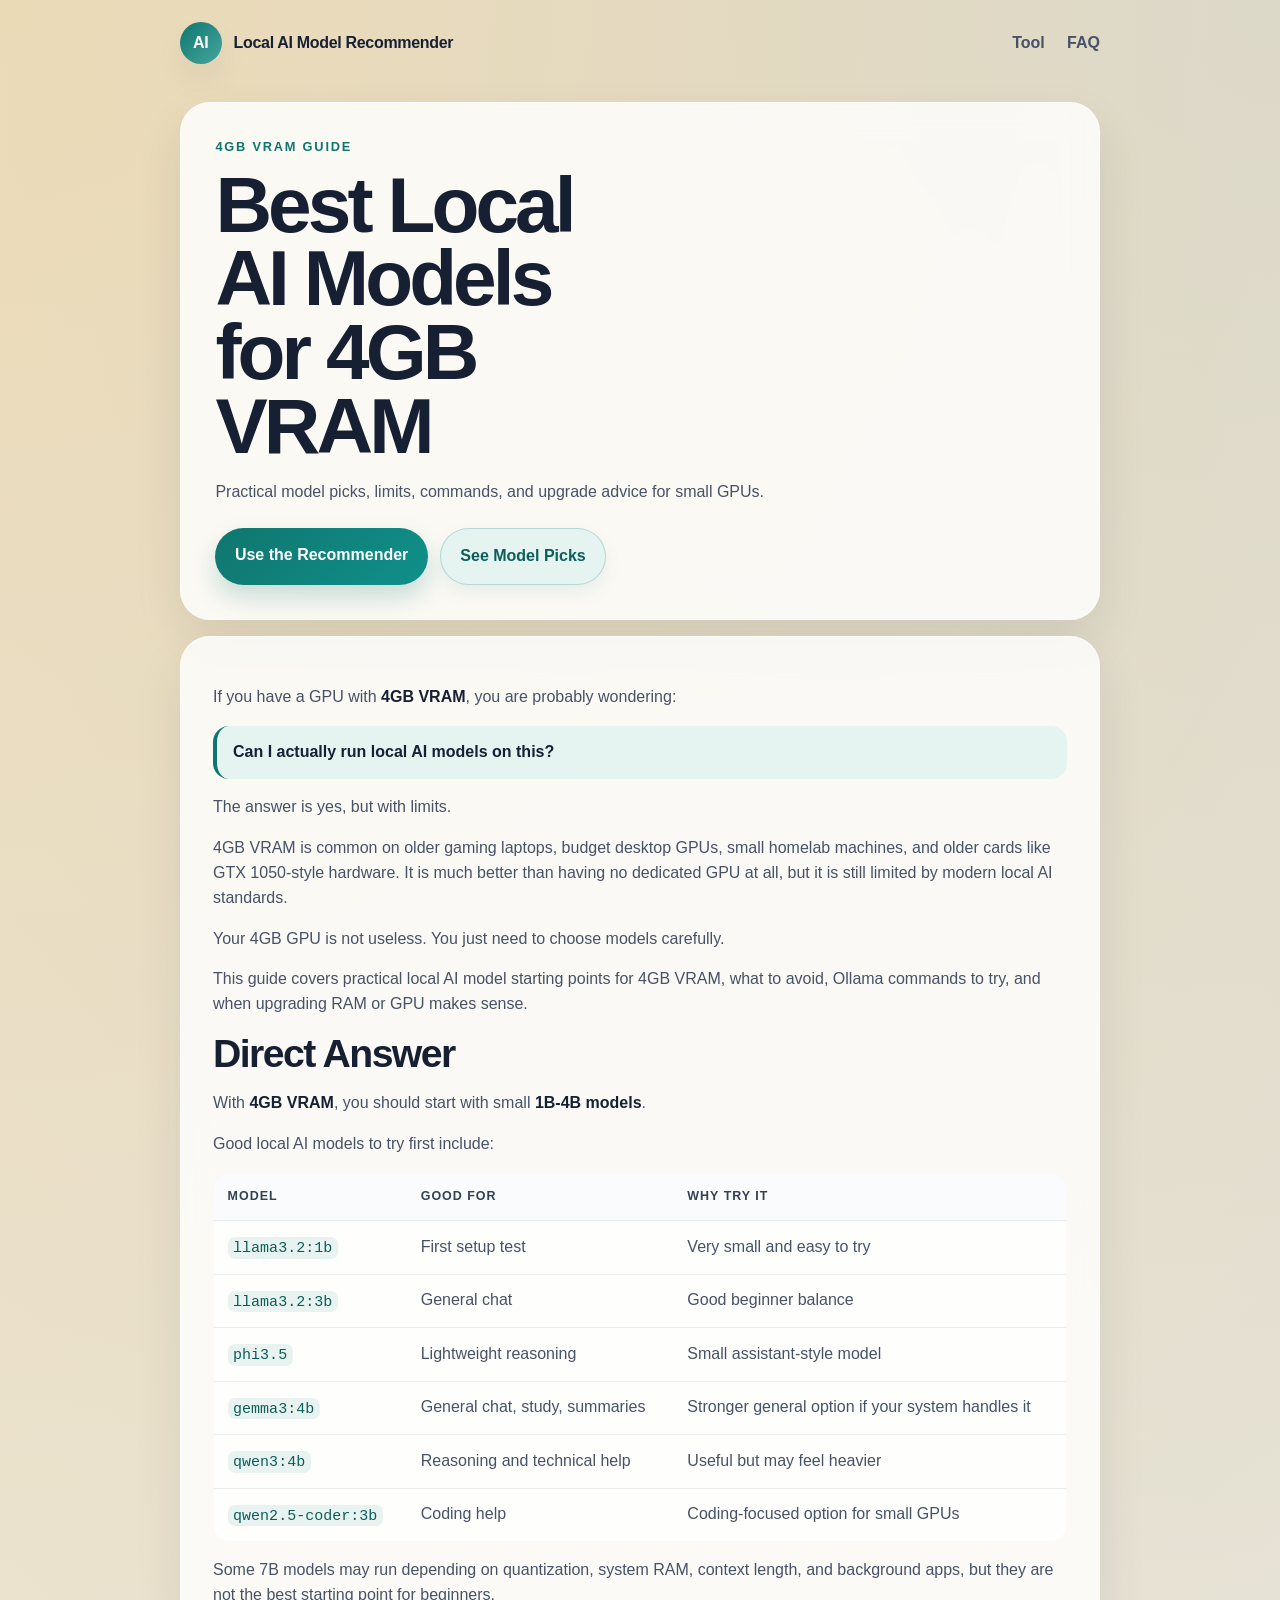
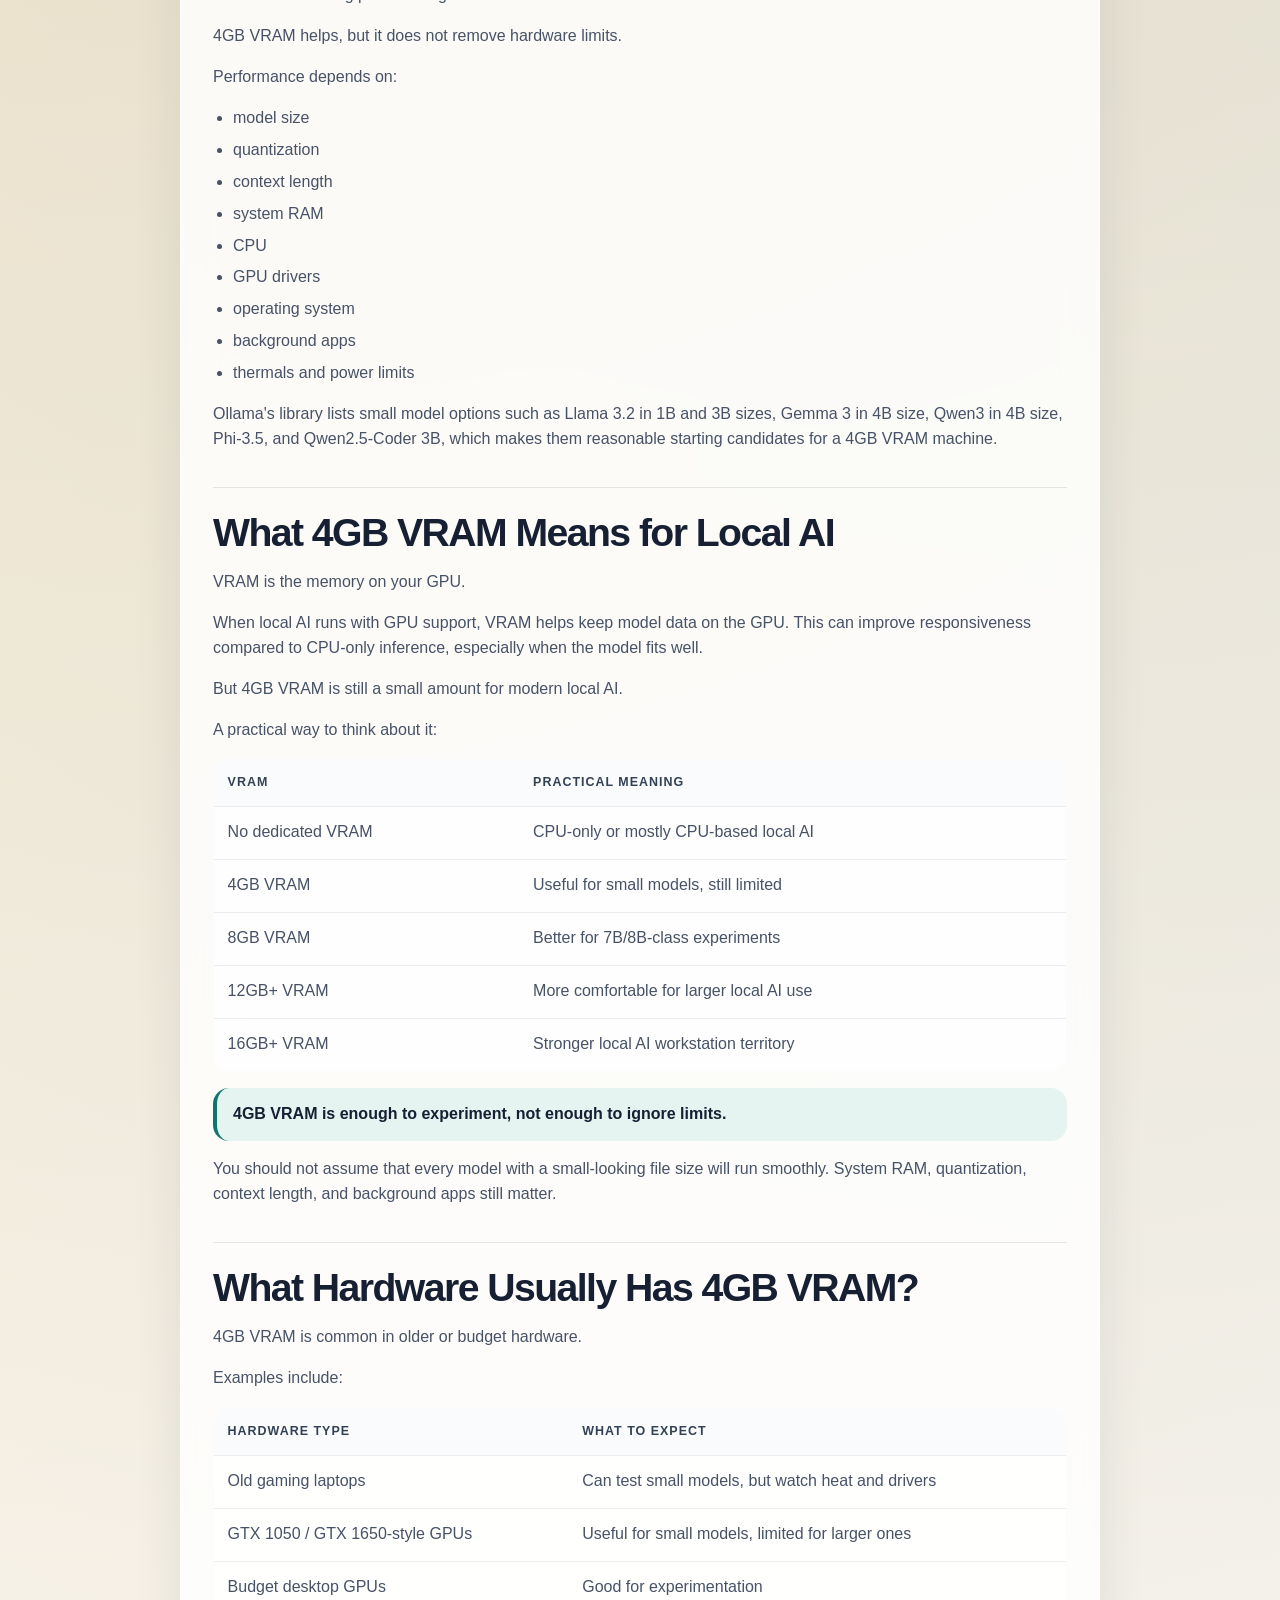
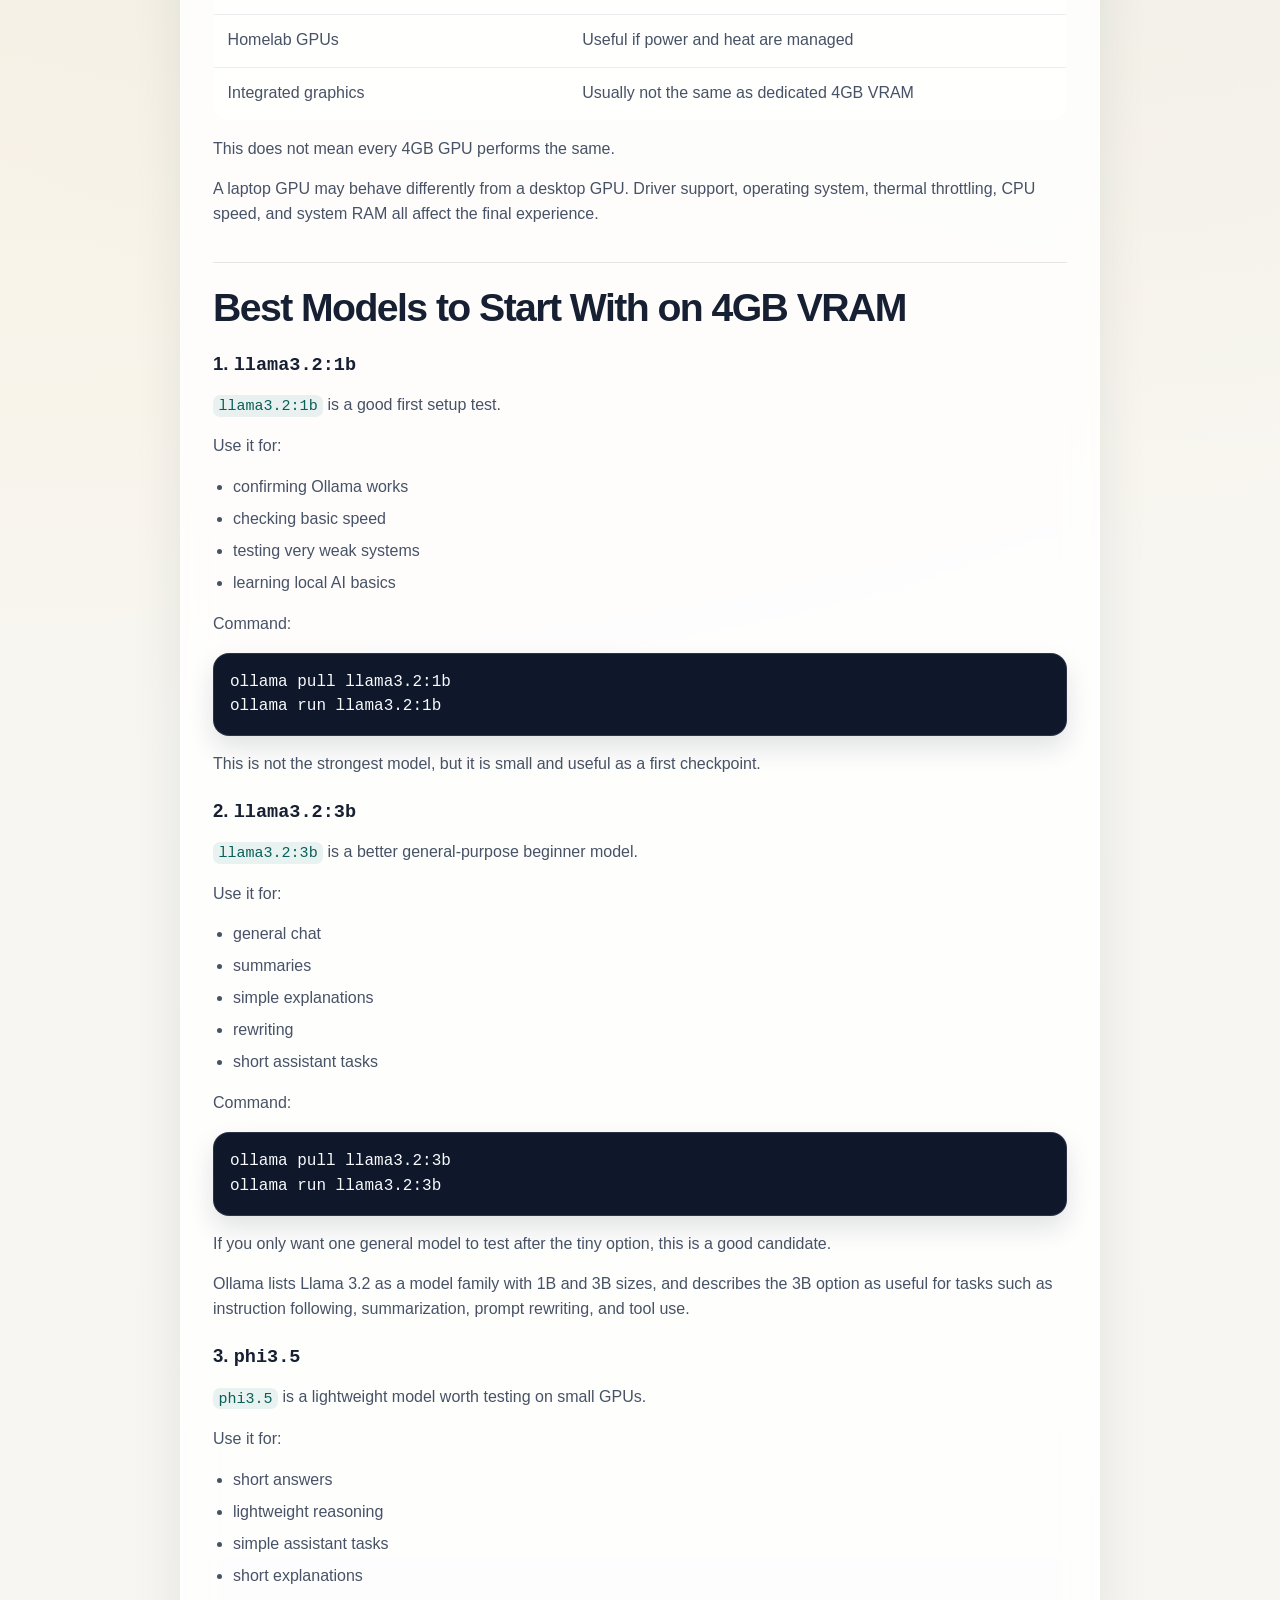
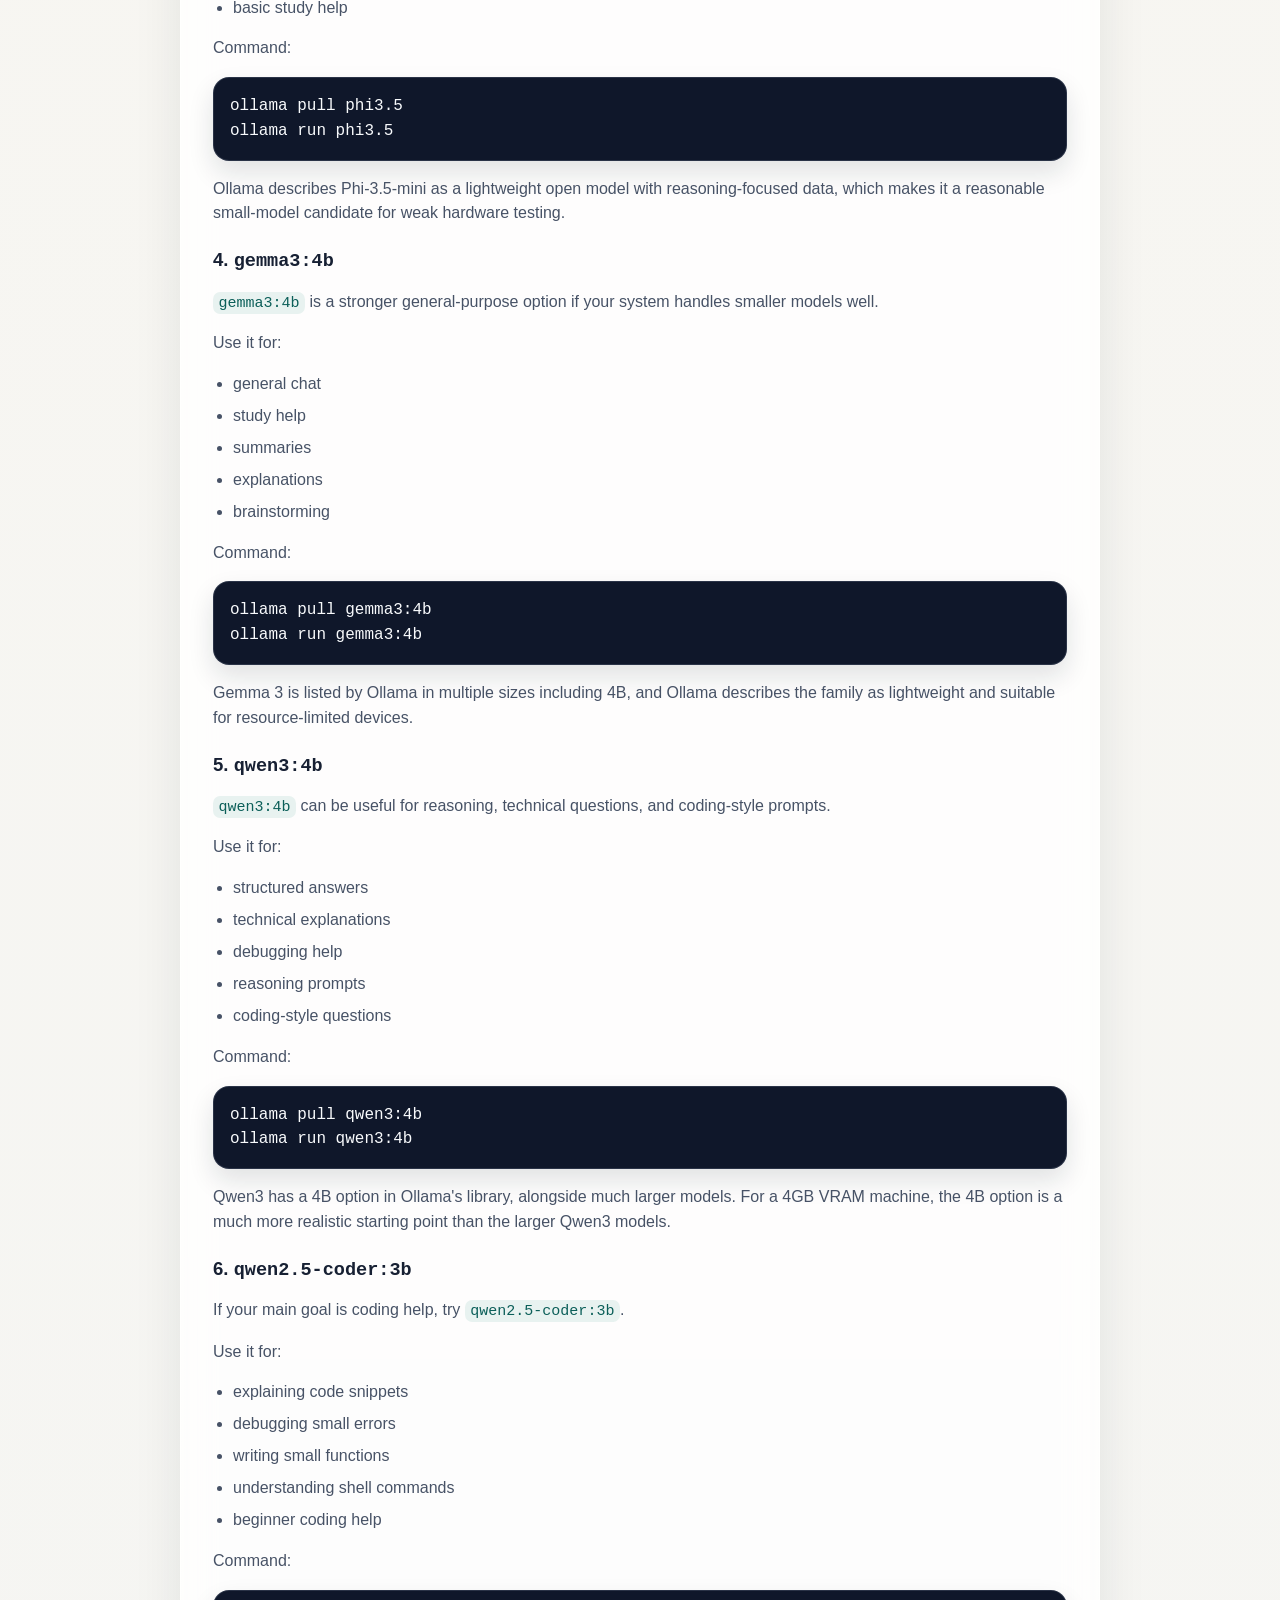
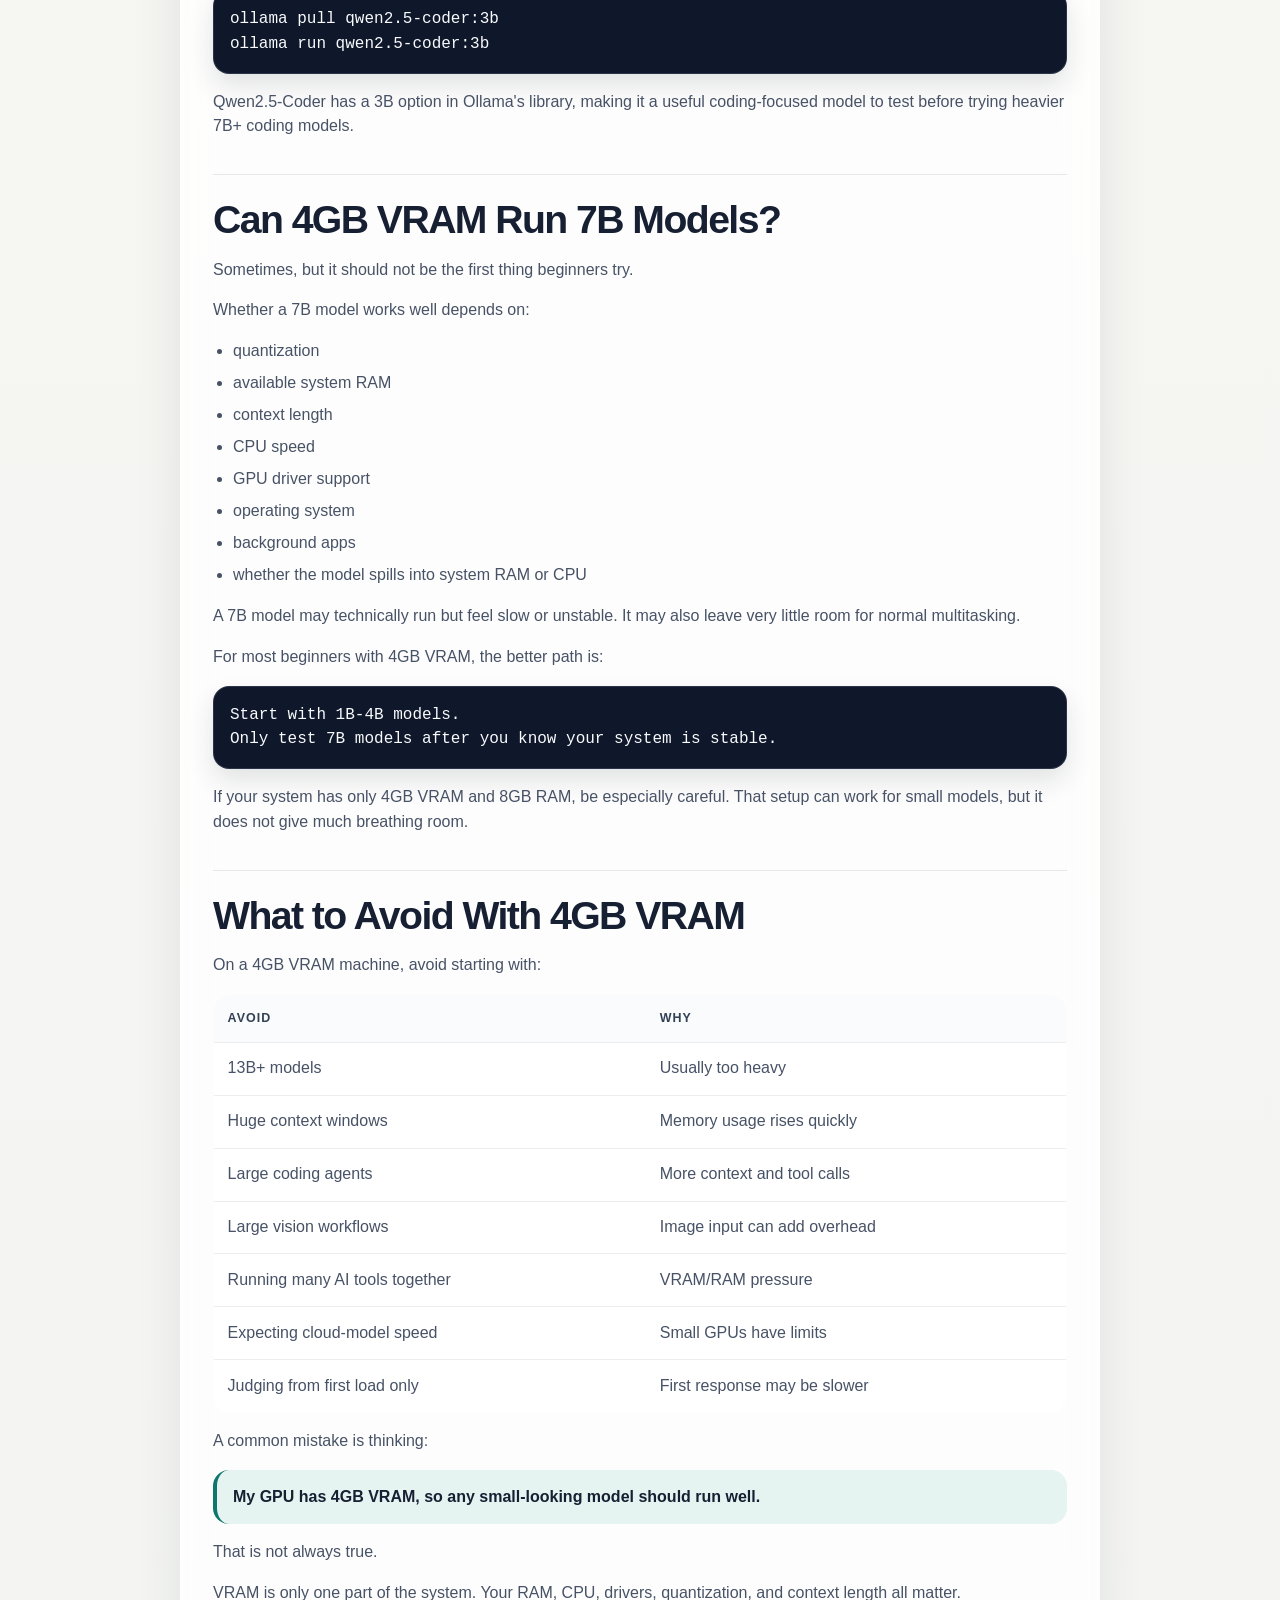
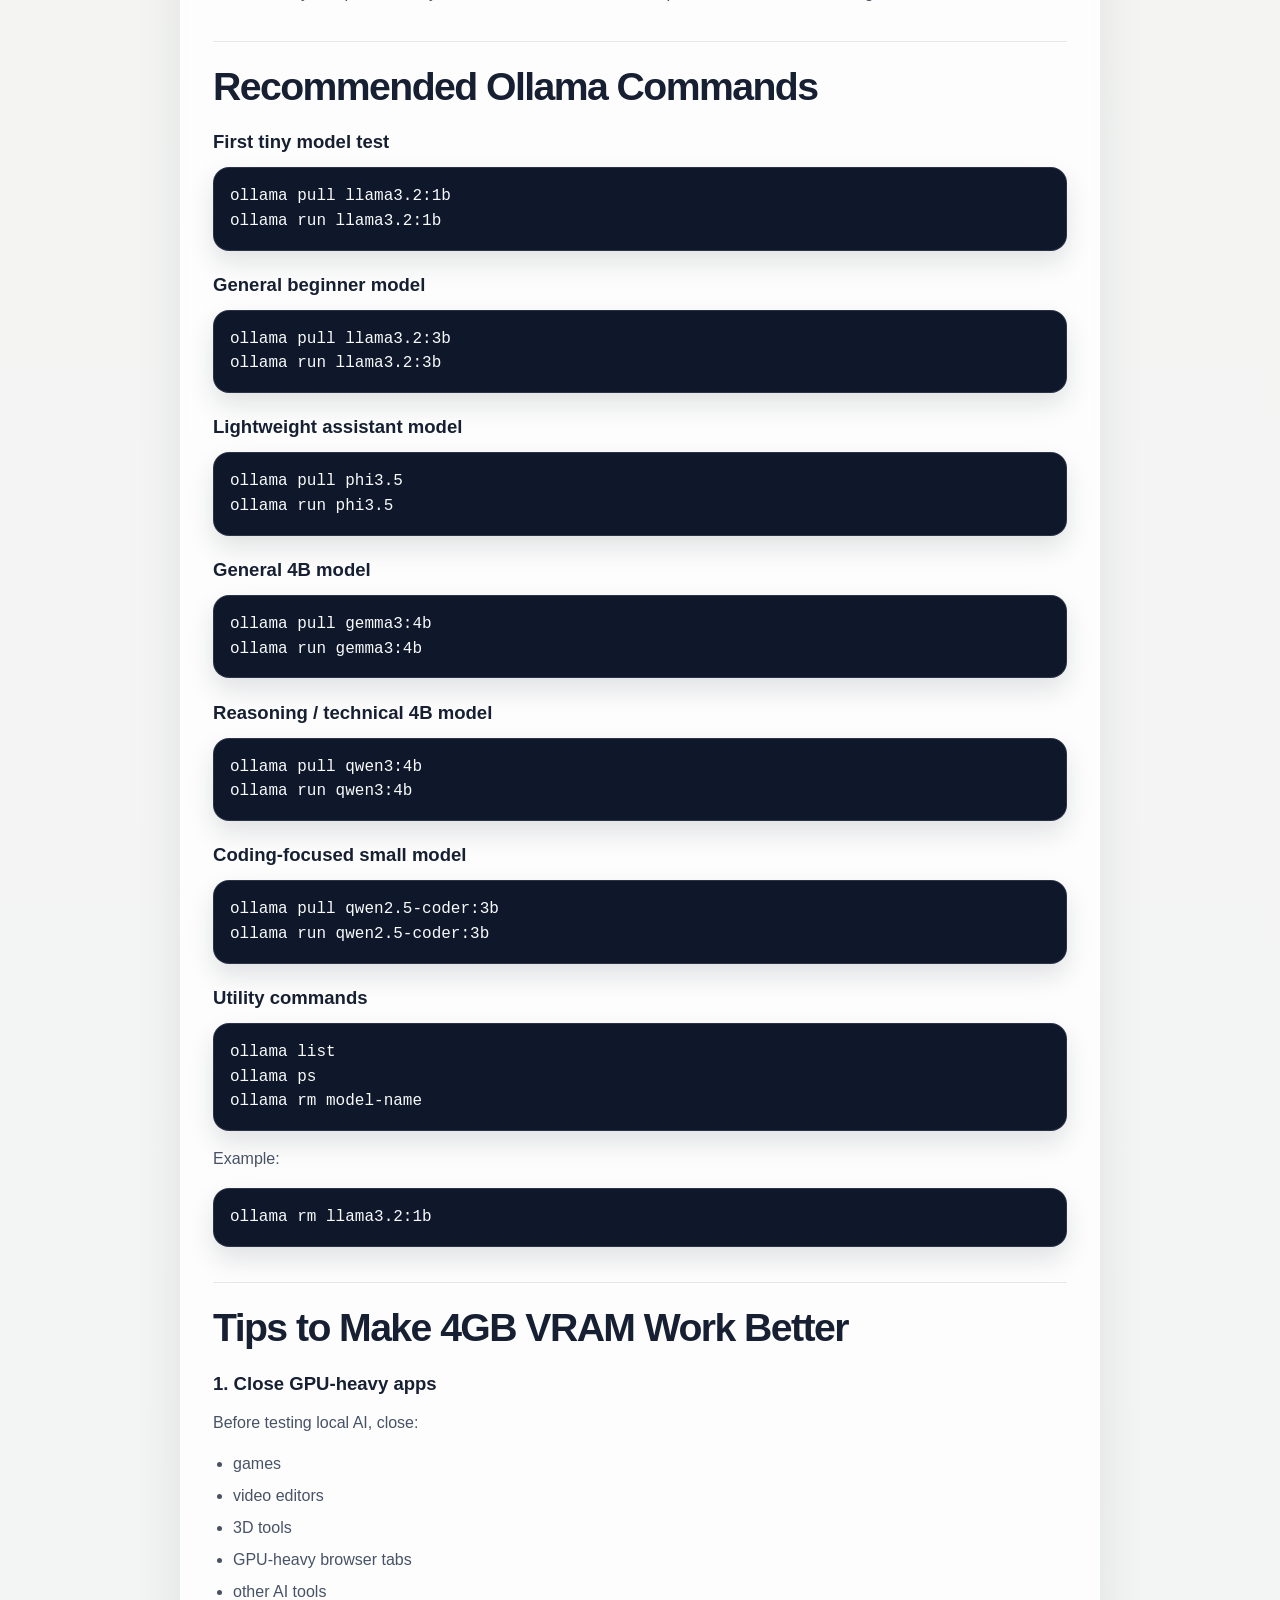
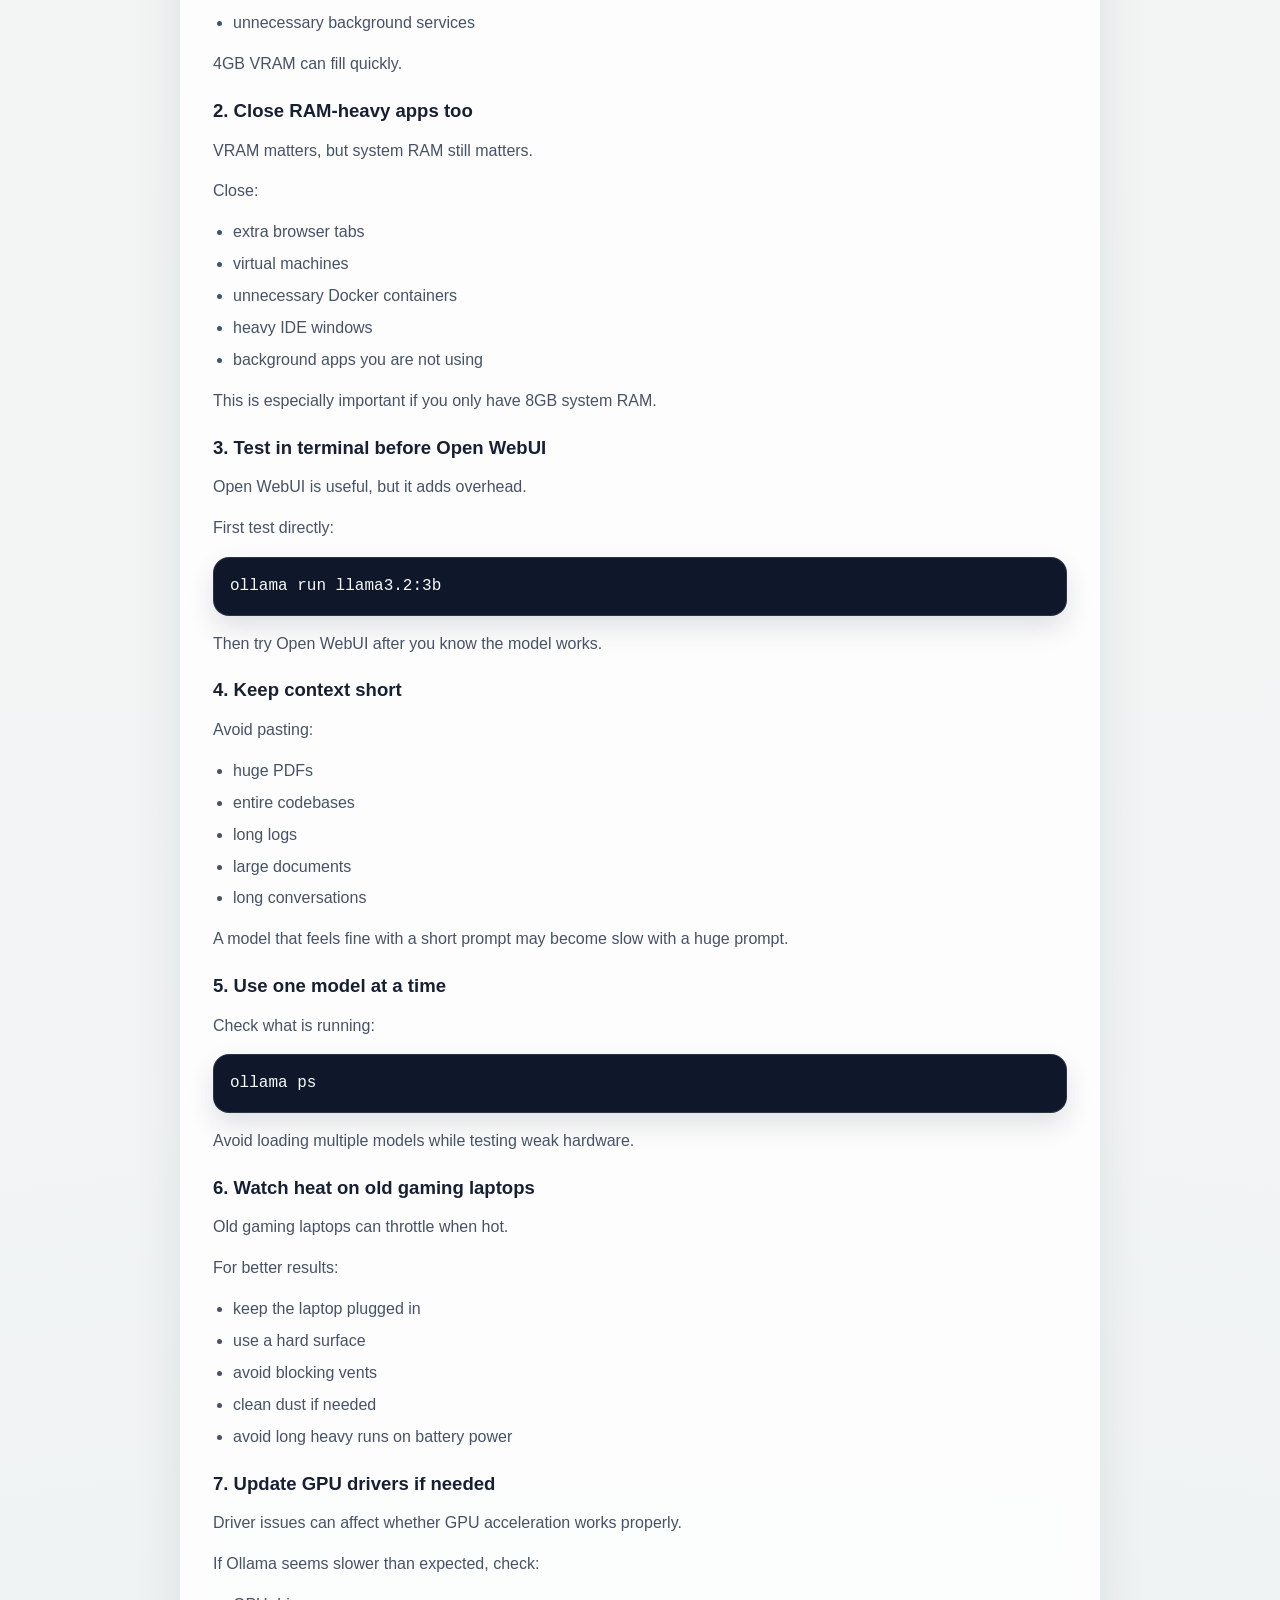
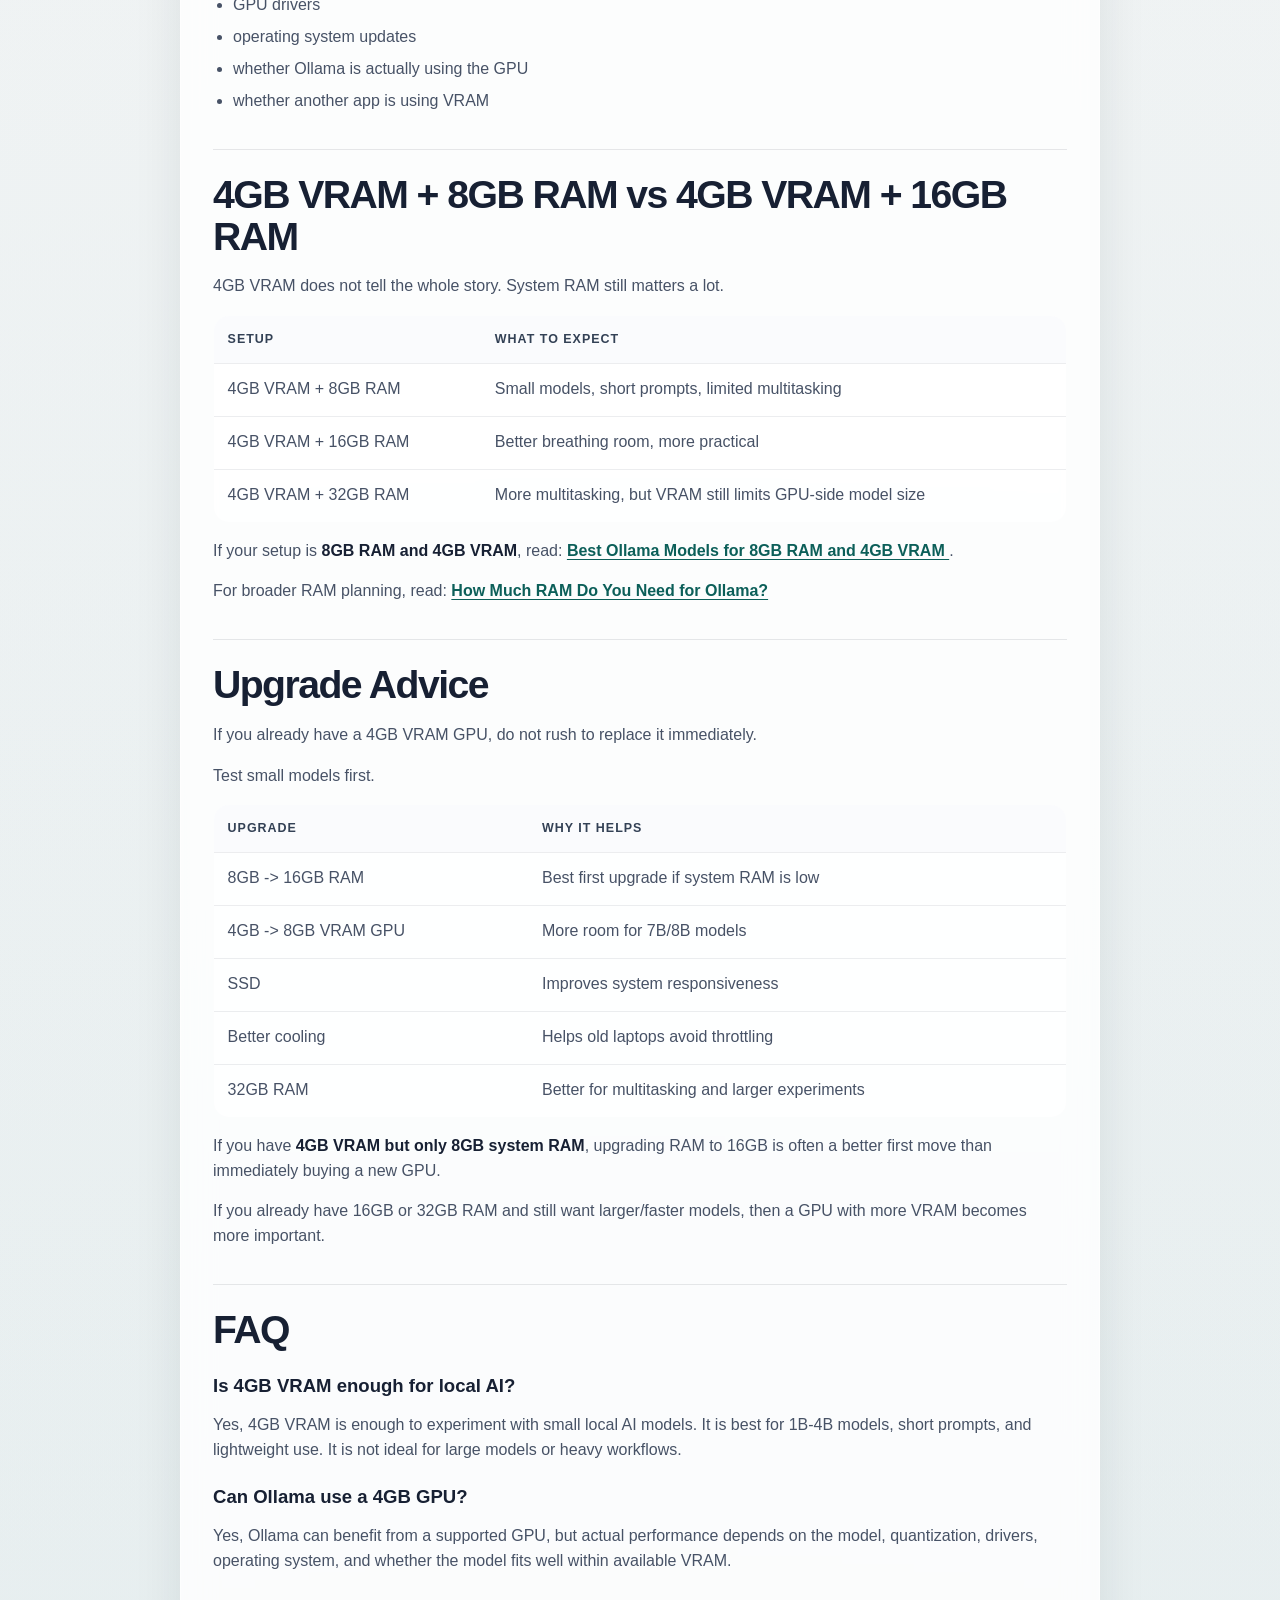
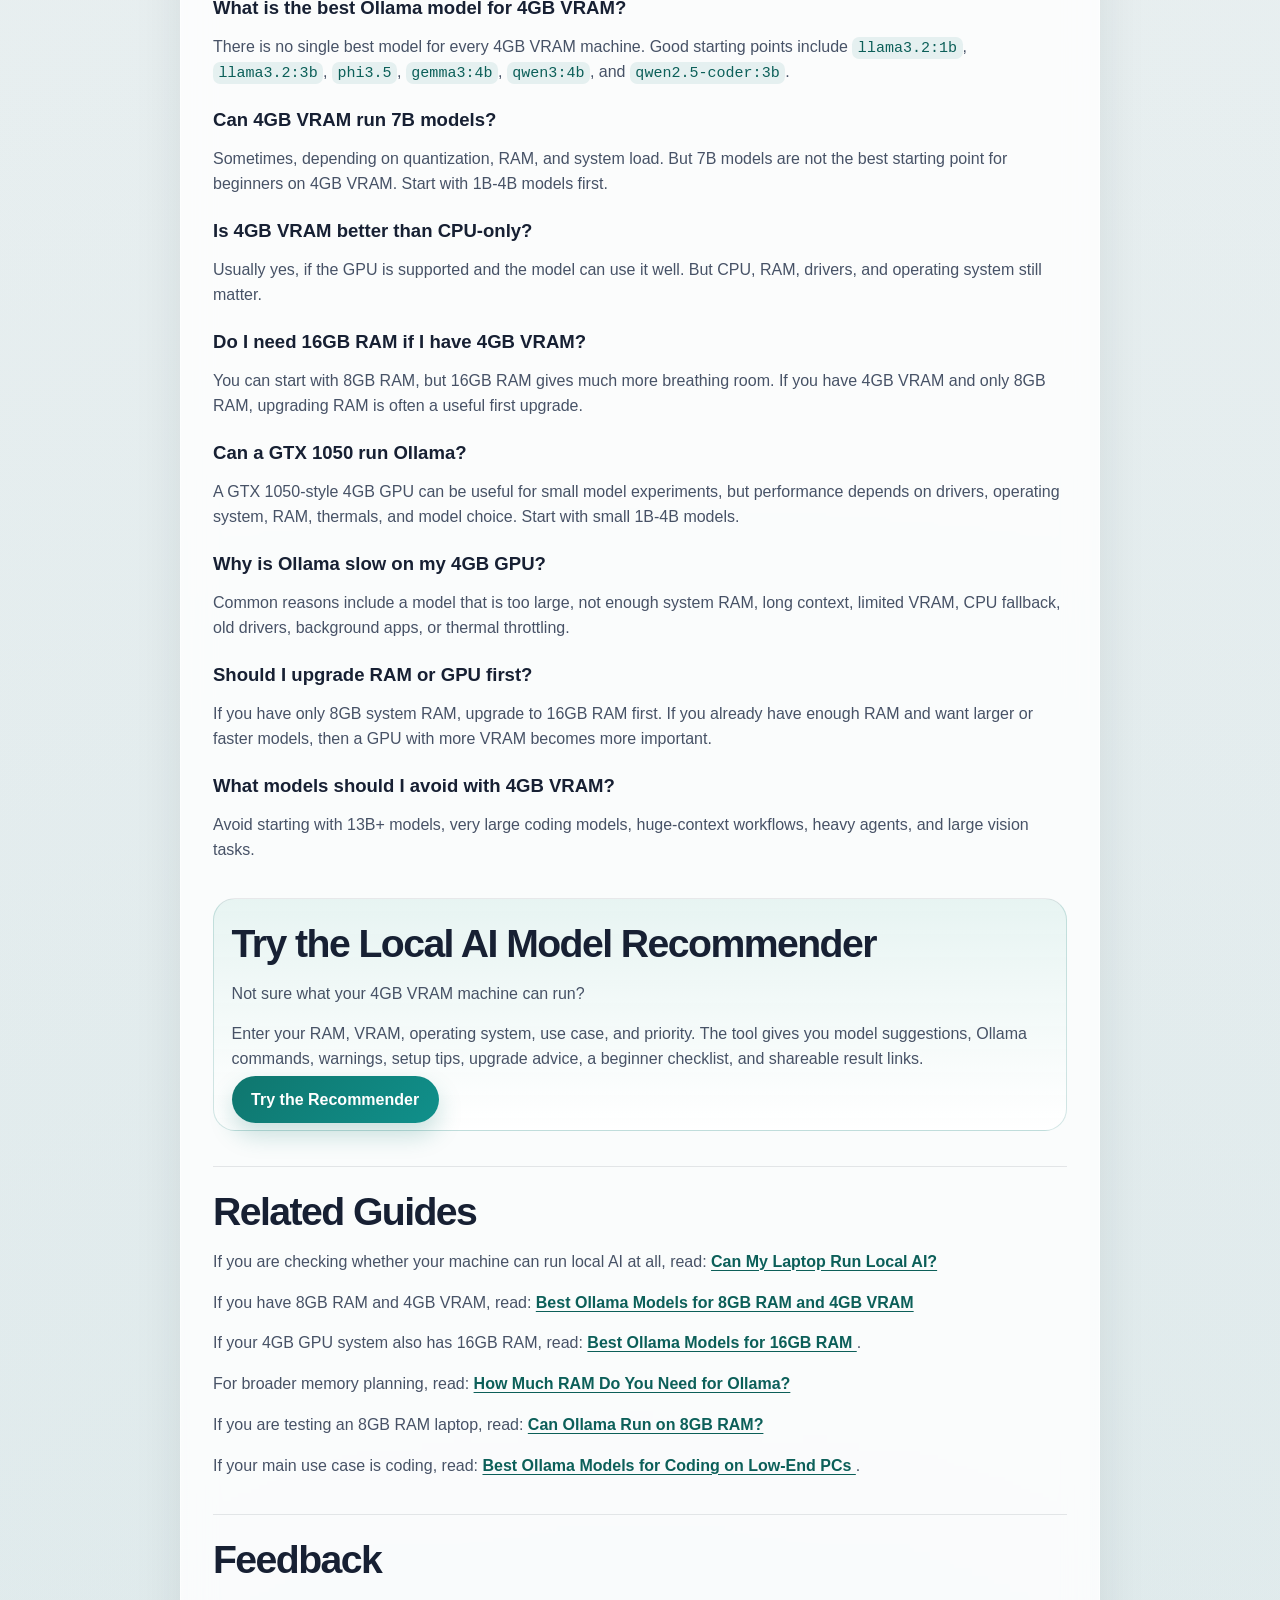
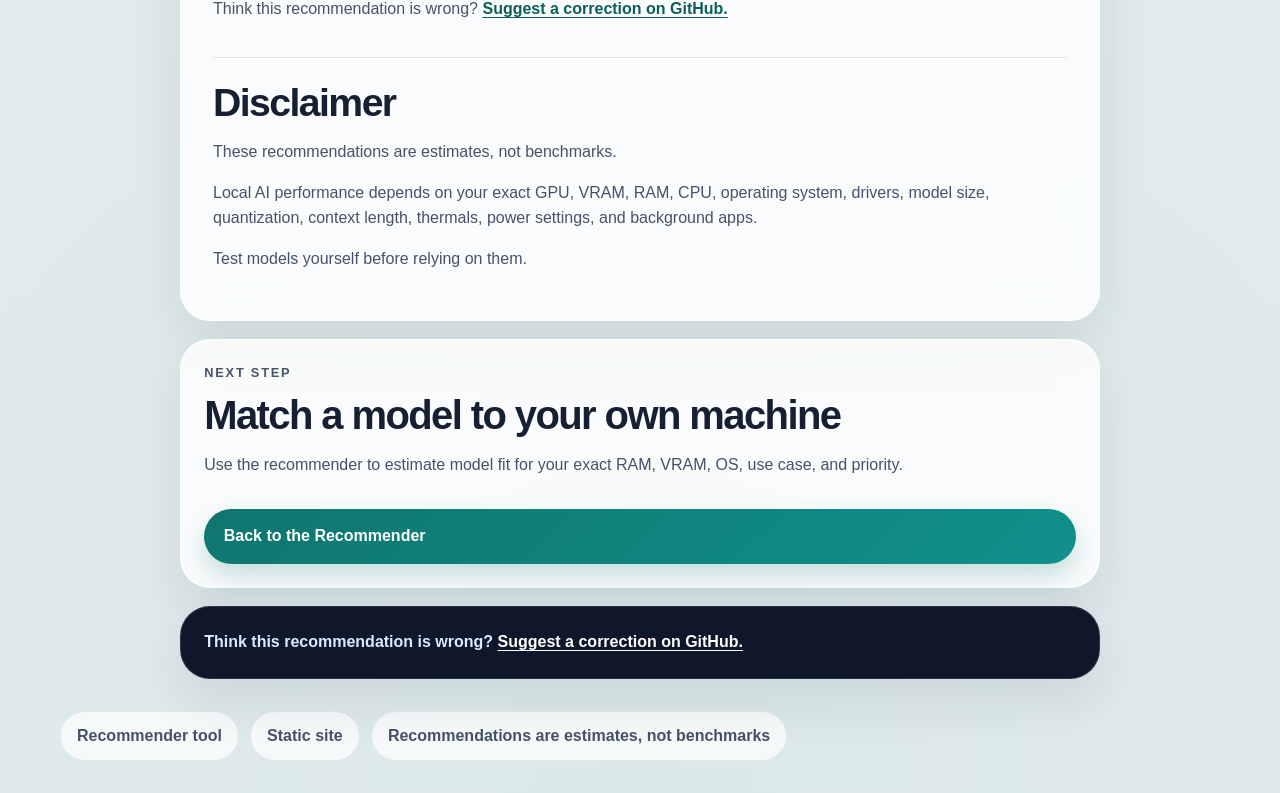
==== commit a317fbe8: "New SEO page for models on 16GB RAM" ====
--- a/best-local-ai-models-4gb-vram.html
+++ b/best-local-ai-models-4gb-vram.html
@@ -872,6 +872,12 @@
               </a>
             </p>
             <p>
+              If your 4GB GPU system also has 16GB RAM, read:
+              <a href="./best-ollama-models-16gb-ram.html">
+                Best Ollama Models for 16GB RAM
+              </a>.
+            </p>
+            <p>
               For broader memory planning, read:
               <a href="./how-much-ram-do-you-need-for-ollama.html">
                 How Much RAM Do You Need for Ollama?
